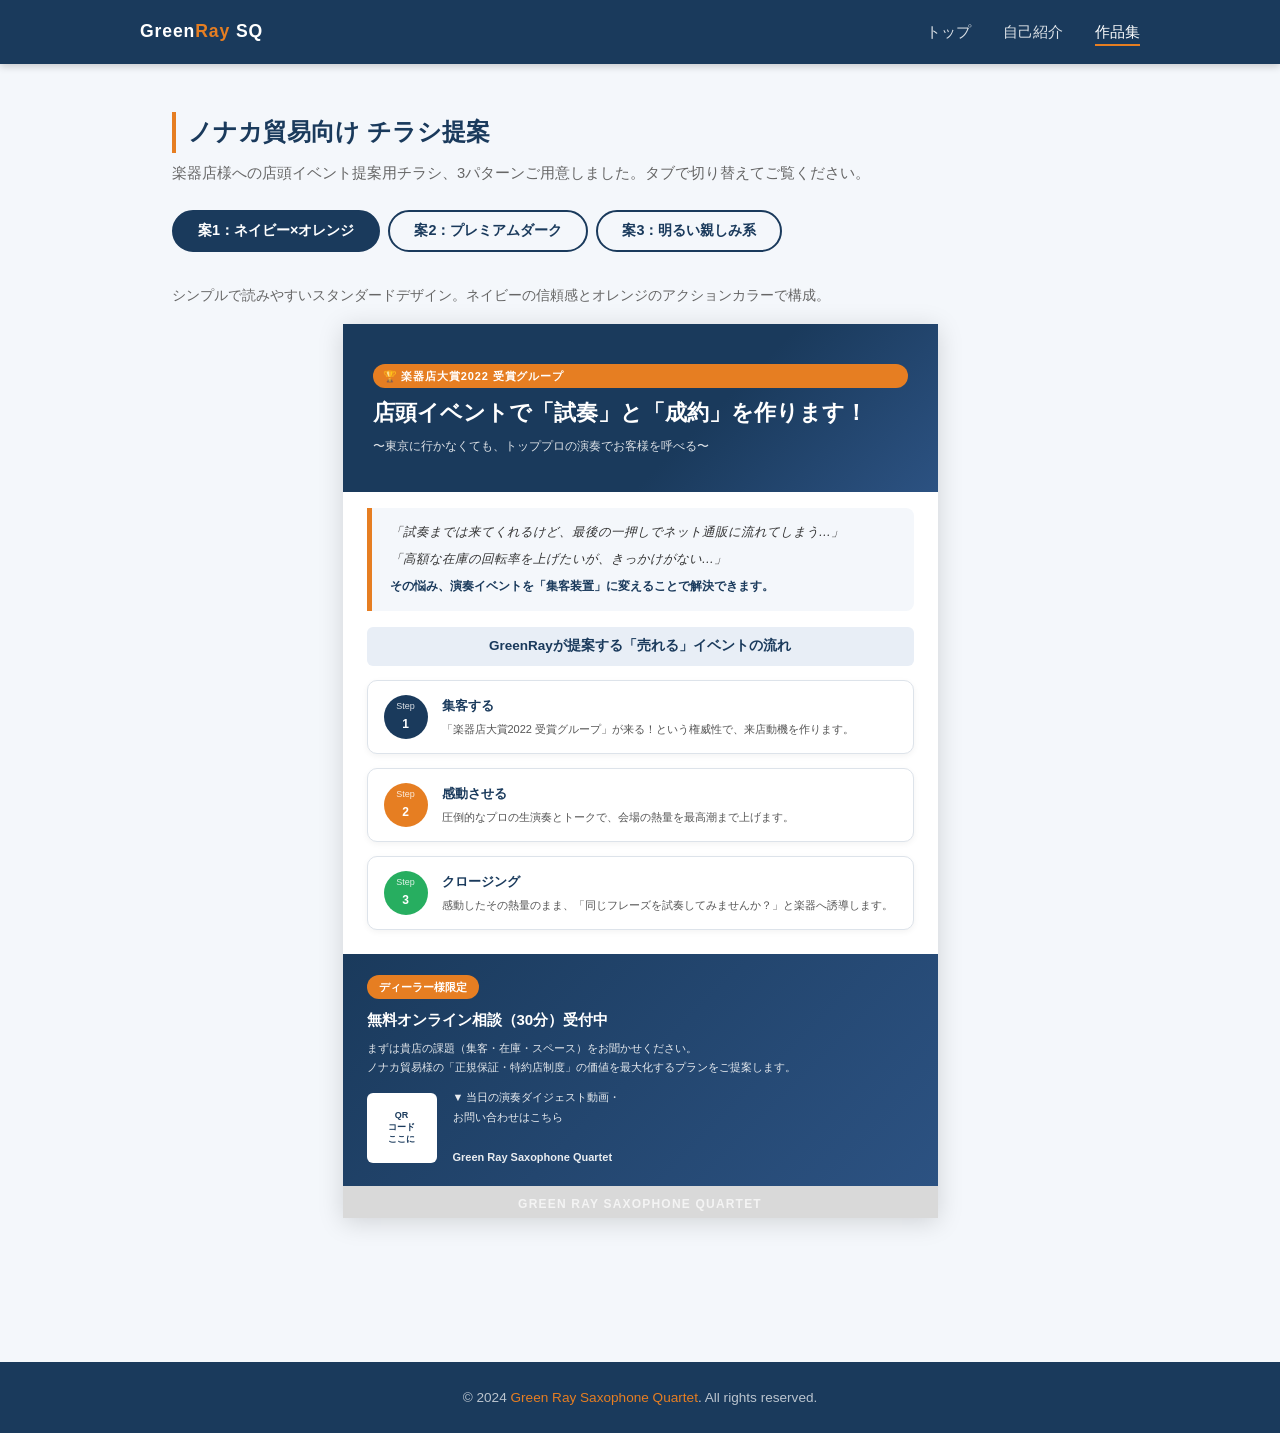
==== nonaka/works.html @ b2dd17cf "Add nonaka folder with 3-page portfolio site and 3 flyer designs - index.html: Top page with hero se" ====
<!DOCTYPE html>
<html lang="ja">
<head>
  <meta charset="UTF-8">
  <meta name="viewport" content="width=device-width, initial-scale=1.0">
  <title>作品集（チラシ案） | Green Ray Saxophone Quartet</title>
  <link rel="stylesheet" href="style.css">
  <style>
    /* ===== チラシ共通 ===== */
    .flyer-a4 {
      width: 595px;
      min-height: 842px;
      position: relative;
      overflow: hidden;
    }

    /* ========================================
       チラシ案1：ネイビー×オレンジ ベーシック
    ======================================== */
    .f1 {
      background: #fff;
      display: flex;
      flex-direction: column;
    }

    /* タイトルブロック 20% */
    .f1-head {
      background: linear-gradient(135deg, #1a3a5c 60%, #2c5282 100%);
      color: #fff;
      padding: 22px 30px 18px;
      min-height: 168px;
      display: flex;
      flex-direction: column;
      justify-content: center;
    }
    .f1-head .award {
      display: inline-block;
      background: #e67e22;
      color: #fff;
      font-size: 11px;
      font-weight: 700;
      padding: 3px 10px;
      border-radius: 20px;
      margin-bottom: 10px;
      letter-spacing: 0.08em;
    }
    .f1-head h1 {
      font-size: 22px;
      font-weight: 900;
      line-height: 1.4;
      margin-bottom: 8px;
    }
    .f1-head .sub {
      font-size: 12px;
      opacity: 0.85;
      line-height: 1.6;
    }

    /* 悩み共感ブロック 15% */
    .f1-pain {
      background: #f4f7fb;
      border-left: 5px solid #e67e22;
      margin: 16px 24px;
      padding: 14px 18px;
      border-radius: 0 8px 8px 0;
    }
    .f1-pain .quote {
      font-size: 12.5px;
      color: #333;
      font-style: italic;
      margin-bottom: 6px;
      line-height: 1.7;
    }
    .f1-pain .solve {
      font-size: 12px;
      color: #1a3a5c;
      font-weight: 700;
    }

    /* 3ステップブロック 40% */
    .f1-steps {
      flex: 1;
      padding: 0 24px 10px;
    }
    .f1-steps-title {
      text-align: center;
      font-size: 13.5px;
      font-weight: 700;
      color: #1a3a5c;
      background: #e8eef6;
      padding: 8px;
      border-radius: 6px;
      margin-bottom: 14px;
    }
    .f1-step {
      display: flex;
      gap: 14px;
      margin-bottom: 14px;
      background: #fff;
      border: 1.5px solid #dde3ea;
      border-radius: 10px;
      padding: 14px 16px;
      box-shadow: 0 2px 6px rgba(0,0,0,0.05);
      align-items: flex-start;
    }
    .f1-step-num {
      min-width: 44px;
      height: 44px;
      border-radius: 50%;
      display: flex;
      align-items: center;
      justify-content: center;
      font-weight: 900;
      font-size: 12px;
      color: #fff;
      flex-direction: column;
    }
    .f1-step-num.s1 { background: #1a3a5c; }
    .f1-step-num.s2 { background: #e67e22; }
    .f1-step-num.s3 { background: #27ae60; }
    .f1-step-num small {
      font-size: 9px;
      font-weight: 400;
      opacity: 0.85;
    }
    .f1-step-body h3 {
      font-size: 13px;
      font-weight: 700;
      color: #1a3a5c;
      margin-bottom: 4px;
    }
    .f1-step-body p {
      font-size: 11px;
      color: #555;
      line-height: 1.6;
    }

    /* オファーブロック 25% */
    .f1-offer {
      background: linear-gradient(135deg, #1a3a5c, #2c5282);
      color: #fff;
      padding: 18px 24px;
      margin: 0;
    }
    .f1-offer-badge {
      display: inline-block;
      background: #e67e22;
      color: #fff;
      font-size: 11px;
      font-weight: 700;
      padding: 3px 12px;
      border-radius: 20px;
      margin-bottom: 8px;
    }
    .f1-offer h2 {
      font-size: 15px;
      font-weight: 700;
      margin-bottom: 6px;
    }
    .f1-offer p {
      font-size: 11px;
      opacity: 0.88;
      line-height: 1.7;
      margin-bottom: 12px;
    }
    .f1-offer-row {
      display: flex;
      align-items: center;
      gap: 16px;
    }
    .f1-qr {
      width: 70px;
      height: 70px;
      background: #fff;
      border-radius: 6px;
      display: flex;
      align-items: center;
      justify-content: center;
      flex-shrink: 0;
      font-size: 9px;
      color: #1a3a5c;
      font-weight: 700;
      text-align: center;
      line-height: 1.3;
    }
    .f1-contact {
      font-size: 11px;
      line-height: 1.8;
      opacity: 0.9;
    }
    .f1-footer-name {
      text-align: center;
      font-size: 12px;
      font-weight: 700;
      color: rgba(255,255,255,0.7);
      padding: 8px 0 4px;
      background: rgba(0,0,0,0.15);
      letter-spacing: 0.1em;
    }

    /* ========================================
       チラシ案2：ダークテーマ（プレミアム感）
    ======================================== */
    .f2 {
      background: #0d1b2a;
      color: #fff;
      display: flex;
      flex-direction: column;
    }

    .f2-head {
      padding: 28px 32px 20px;
      border-bottom: 2px solid #e67e22;
      min-height: 168px;
      display: flex;
      flex-direction: column;
      justify-content: center;
    }
    .f2-head .tag {
      font-size: 10px;
      letter-spacing: 0.2em;
      color: #e67e22;
      font-weight: 700;
      text-transform: uppercase;
      margin-bottom: 12px;
    }
    .f2-head h1 {
      font-size: 21px;
      font-weight: 900;
      line-height: 1.45;
      margin-bottom: 10px;
      color: #fff;
    }
    .f2-head h1 em {
      color: #e67e22;
      font-style: normal;
    }
    .f2-head .sub {
      font-size: 11.5px;
      color: rgba(255,255,255,0.65);
      line-height: 1.6;
    }

    .f2-pain {
      margin: 18px 32px;
      padding: 14px 18px;
      border: 1px solid rgba(230,126,34,0.4);
      border-radius: 8px;
      background: rgba(230,126,34,0.07);
    }
    .f2-pain p {
      font-size: 11.5px;
      color: rgba(255,255,255,0.75);
      font-style: italic;
      line-height: 1.8;
      margin-bottom: 6px;
    }
    .f2-pain .solve {
      font-size: 12px;
      color: #e67e22;
      font-weight: 700;
      font-style: normal;
    }

    .f2-steps {
      flex: 1;
      padding: 0 32px 14px;
    }
    .f2-steps-title {
      font-size: 12px;
      font-weight: 700;
      letter-spacing: 0.15em;
      color: #e67e22;
      text-transform: uppercase;
      margin-bottom: 14px;
      padding-bottom: 6px;
      border-bottom: 1px solid rgba(255,255,255,0.1);
    }
    .f2-step {
      display: flex;
      gap: 14px;
      margin-bottom: 13px;
      align-items: flex-start;
    }
    .f2-step-num {
      min-width: 36px;
      height: 36px;
      border: 2px solid #e67e22;
      border-radius: 50%;
      display: flex;
      align-items: center;
      justify-content: center;
      font-size: 13px;
      font-weight: 900;
      color: #e67e22;
      flex-shrink: 0;
    }
    .f2-step-body h3 {
      font-size: 13px;
      font-weight: 700;
      color: #fff;
      margin-bottom: 3px;
    }
    .f2-step-body p {
      font-size: 11px;
      color: rgba(255,255,255,0.6);
      line-height: 1.6;
    }

    .f2-offer {
      background: rgba(230,126,34,0.12);
      border-top: 2px solid #e67e22;
      padding: 18px 32px;
    }
    .f2-offer-badge {
      font-size: 10px;
      color: #e67e22;
      font-weight: 700;
      letter-spacing: 0.15em;
      text-transform: uppercase;
      margin-bottom: 6px;
    }
    .f2-offer h2 {
      font-size: 14px;
      font-weight: 700;
      color: #fff;
      margin-bottom: 6px;
    }
    .f2-offer p {
      font-size: 11px;
      color: rgba(255,255,255,0.7);
      line-height: 1.7;
      margin-bottom: 12px;
    }
    .f2-offer-row {
      display: flex;
      align-items: center;
      gap: 16px;
    }
    .f2-qr {
      width: 70px;
      height: 70px;
      background: #fff;
      border-radius: 6px;
      display: flex;
      align-items: center;
      justify-content: center;
      font-size: 9px;
      color: #1a3a5c;
      font-weight: 700;
      text-align: center;
      line-height: 1.3;
      flex-shrink: 0;
    }
    .f2-contact {
      font-size: 11px;
      line-height: 1.8;
      color: rgba(255,255,255,0.75);
    }
    .f2-footer-name {
      text-align: center;
      font-size: 11px;
      font-weight: 700;
      color: rgba(255,255,255,0.4);
      padding: 8px;
      letter-spacing: 0.15em;
      border-top: 1px solid rgba(255,255,255,0.1);
    }

    /* ========================================
       チラシ案3：明るい白ベース（親しみやすい）
    ======================================== */
    .f3 {
      background: #fff;
      display: flex;
      flex-direction: column;
    }

    .f3-head {
      background: #fff7f0;
      border-bottom: 4px solid #e67e22;
      padding: 24px 28px 20px;
      min-height: 168px;
      display: flex;
      flex-direction: column;
      justify-content: center;
      position: relative;
    }
    .f3-head::before {
      content: '🎷';
      position: absolute;
      right: 20px;
      top: 50%;
      transform: translateY(-50%);
      font-size: 64px;
      opacity: 0.15;
    }
    .f3-award {
      display: inline-flex;
      align-items: center;
      gap: 6px;
      background: #1a3a5c;
      color: #fff;
      font-size: 11px;
      font-weight: 700;
      padding: 4px 12px;
      border-radius: 4px;
      margin-bottom: 12px;
      width: fit-content;
    }
    .f3-head h1 {
      font-size: 20px;
      font-weight: 900;
      color: #1a3a5c;
      line-height: 1.4;
      margin-bottom: 8px;
    }
    .f3-head h1 span {
      color: #e67e22;
    }
    .f3-head .sub {
      font-size: 11.5px;
      color: #555;
      line-height: 1.6;
    }

    .f3-pain {
      background: #fef9f5;
      border: 2px dashed #e67e22;
      margin: 16px 24px;
      padding: 14px 18px;
      border-radius: 8px;
    }
    .f3-pain p {
      font-size: 12px;
      color: #444;
      font-style: italic;
      line-height: 1.7;
      margin-bottom: 6px;
    }
    .f3-pain .solve {
      font-size: 12.5px;
      color: #1a3a5c;
      font-weight: 700;
      font-style: normal;
    }

    .f3-steps {
      flex: 1;
      padding: 0 24px 10px;
    }
    .f3-steps-title {
      background: #1a3a5c;
      color: #fff;
      text-align: center;
      font-size: 12.5px;
      font-weight: 700;
      padding: 8px 12px;
      border-radius: 6px;
      margin-bottom: 14px;
    }
    .f3-steps-flow {
      display: flex;
      gap: 0;
      align-items: stretch;
    }
    .f3-step {
      flex: 1;
      border: 2px solid #dde3ea;
      border-radius: 8px;
      padding: 14px 12px;
      position: relative;
      background: #fff;
    }
    .f3-step:not(:last-child)::after {
      content: '▶';
      position: absolute;
      right: -16px;
      top: 50%;
      transform: translateY(-50%);
      color: #e67e22;
      font-size: 16px;
      z-index: 1;
    }
    .f3-steps-flow .f3-step:not(:last-child) {
      margin-right: 20px;
    }
    .f3-step-label {
      font-size: 9.5px;
      font-weight: 700;
      color: #fff;
      padding: 2px 8px;
      border-radius: 12px;
      display: inline-block;
      margin-bottom: 6px;
    }
    .lbl-1 { background: #1a3a5c; }
    .lbl-2 { background: #e67e22; }
    .lbl-3 { background: #27ae60; }
    .f3-step h3 {
      font-size: 12.5px;
      font-weight: 700;
      color: #1a3a5c;
      margin-bottom: 5px;
    }
    .f3-step p {
      font-size: 10px;
      color: #666;
      line-height: 1.6;
    }

    .f3-offer {
      background: linear-gradient(135deg, #e67e22 0%, #cf6d17 100%);
      color: #fff;
      padding: 18px 24px;
    }
    .f3-offer-inner {
      display: flex;
      gap: 16px;
      align-items: flex-start;
    }
    .f3-offer-text { flex: 1; }
    .f3-offer-badge {
      display: inline-block;
      background: rgba(255,255,255,0.25);
      font-size: 10px;
      font-weight: 700;
      padding: 3px 10px;
      border-radius: 20px;
      margin-bottom: 6px;
    }
    .f3-offer h2 {
      font-size: 14px;
      font-weight: 700;
      margin-bottom: 6px;
    }
    .f3-offer p {
      font-size: 10.5px;
      opacity: 0.9;
      line-height: 1.7;
      margin-bottom: 8px;
    }
    .f3-offer small {
      font-size: 10px;
      opacity: 0.8;
    }
    .f3-qr {
      width: 80px;
      height: 80px;
      background: #fff;
      border-radius: 8px;
      display: flex;
      align-items: center;
      justify-content: center;
      font-size: 9px;
      color: #1a3a5c;
      font-weight: 700;
      text-align: center;
      line-height: 1.4;
      flex-shrink: 0;
      margin-top: 4px;
    }
    .f3-footer-name {
      background: #1a3a5c;
      text-align: center;
      font-size: 11px;
      font-weight: 700;
      color: rgba(255,255,255,0.8);
      padding: 7px;
      letter-spacing: 0.12em;
    }

    /* ===== レスポンシブ ===== */
    @media (max-width: 660px) {
      .flyer-a4 { width: 100%; min-height: auto; }
      .flyer-wrapper { padding: 0; }
      .f3-steps-flow {
        flex-direction: column;
        gap: 12px;
      }
      .f3-step:not(:last-child)::after { display: none; }
      .f3-steps-flow .f3-step:not(:last-child) { margin-right: 0; }
    }
  </style>
</head>
<body>

<header>
  <div class="header-inner">
    <a class="site-logo" href="index.html">Green<span>Ray</span> SQ</a>
    <nav>
      <ul>
        <li><a href="index.html">トップ</a></li>
        <li><a href="about.html">自己紹介</a></li>
        <li><a href="works.html" class="active">作品集</a></li>
      </ul>
    </nav>
  </div>
</header>

<main>

  <h2 class="section-title" style="margin-bottom:0.5rem;">ノナカ貿易向け チラシ提案</h2>
  <p style="color:var(--gray); margin-bottom:1.5rem; font-size:0.92rem;">
    楽器店様への店頭イベント提案用チラシ、3パターンご用意しました。タブで切り替えてご覧ください。
  </p>

  <!-- タブ切り替え -->
  <div class="flyer-tabs">
    <button class="tab-btn active" onclick="showTab('plan1', this)">案1：ネイビー×オレンジ</button>
    <button class="tab-btn" onclick="showTab('plan2', this)">案2：プレミアムダーク</button>
    <button class="tab-btn" onclick="showTab('plan3', this)">案3：明るい親しみ系</button>
  </div>

  <!-- ===== チラシ案1 ===== -->
  <div id="plan1" class="flyer-panel active">
    <p style="color:var(--gray); font-size:0.88rem; margin-bottom:1rem;">
      シンプルで読みやすいスタンダードデザイン。ネイビーの信頼感とオレンジのアクションカラーで構成。
    </p>
    <div class="flyer-wrapper">
      <div class="flyer-a4 f1">

        <!-- ①タイトル 20% -->
        <div class="f1-head">
          <span class="award">🏆 楽器店大賞2022 受賞グループ</span>
          <h1>店頭イベントで「試奏」と「成約」を作ります！</h1>
          <p class="sub">〜東京に行かなくても、トッププロの演奏でお客様を呼べる〜</p>
        </div>

        <!-- ②悩み共感 15% -->
        <div class="f1-pain">
          <p class="quote">「試奏までは来てくれるけど、最後の一押しでネット通販に流れてしまう…」</p>
          <p class="quote">「高額な在庫の回転率を上げたいが、きっかけがない…」</p>
          <p class="solve">その悩み、演奏イベントを「集客装置」に変えることで解決できます。</p>
        </div>

        <!-- ③3ステップ 40% -->
        <div class="f1-steps">
          <div class="f1-steps-title">GreenRayが提案する「売れる」イベントの流れ</div>

          <div class="f1-step">
            <div class="f1-step-num s1">
              <small>Step</small>1
            </div>
            <div class="f1-step-body">
              <h3>集客する</h3>
              <p>「楽器店大賞2022 受賞グループ」が来る！という権威性で、来店動機を作ります。</p>
            </div>
          </div>

          <div class="f1-step">
            <div class="f1-step-num s2">
              <small>Step</small>2
            </div>
            <div class="f1-step-body">
              <h3>感動させる</h3>
              <p>圧倒的なプロの生演奏とトークで、会場の熱量を最高潮まで上げます。</p>
            </div>
          </div>

          <div class="f1-step">
            <div class="f1-step-num s3">
              <small>Step</small>3
            </div>
            <div class="f1-step-body">
              <h3>クロージング</h3>
              <p>感動したその熱量のまま、「同じフレーズを試奏してみませんか？」と楽器へ誘導します。</p>
            </div>
          </div>
        </div>

        <!-- ④オファー 25% -->
        <div class="f1-offer">
          <span class="f1-offer-badge">ディーラー様限定</span>
          <h2>無料オンライン相談（30分）受付中</h2>
          <p>
            まずは貴店の課題（集客・在庫・スペース）をお聞かせください。<br>
            ノナカ貿易様の「正規保証・特約店制度」の価値を最大化するプランをご提案します。
          </p>
          <div class="f1-offer-row">
            <div class="f1-qr">QR<br>コード<br>ここに</div>
            <div class="f1-contact">
              ▼ 当日の演奏ダイジェスト動画・<br>
              お問い合わせはこちら<br>
              <br>
              <strong>Green Ray Saxophone Quartet</strong>
            </div>
          </div>
        </div>
        <div class="f1-footer-name">GREEN RAY SAXOPHONE QUARTET</div>

      </div><!-- /.flyer-a4 -->
    </div><!-- /.flyer-wrapper -->
  </div><!-- /#plan1 -->


  <!-- ===== チラシ案2 ===== -->
  <div id="plan2" class="flyer-panel">
    <p style="color:var(--gray); font-size:0.88rem; margin-bottom:1rem;">
      高級感・プレミアム感を演出するダークテーマ。上質な楽器を扱う店舗に響くデザイン。
    </p>
    <div class="flyer-wrapper">
      <div class="flyer-a4 f2">

        <!-- ①タイトル -->
        <div class="f2-head">
          <div class="tag">🏆 楽器店大賞2022受賞グループ ／ Green Ray Saxophone Quartet</div>
          <h1>店頭イベントで<br>「<em>試奏</em>」と「<em>成約</em>」を<br>作ります。</h1>
          <p class="sub">〜東京に行かなくても、トッププロの演奏でお客様を呼べる〜</p>
        </div>

        <!-- ②悩み -->
        <div class="f2-pain">
          <p>「試奏までは来てくれるけど、最後の一押しでネット通販に流れてしまう…」</p>
          <p>「高額な在庫の回転率を上げたいが、きっかけがない…」</p>
          <p class="solve">その悩み、演奏イベントを「集客装置」に変えることで解決できます。</p>
        </div>

        <!-- ③3ステップ -->
        <div class="f2-steps">
          <div class="f2-steps-title">GreenRayが提案する「売れる」イベントの流れ</div>

          <div class="f2-step">
            <div class="f2-step-num">1</div>
            <div class="f2-step-body">
              <h3>集客する</h3>
              <p>「楽器店大賞2022 受賞グループ」が来る！という権威性で、来店動機を作ります。</p>
            </div>
          </div>

          <div class="f2-step">
            <div class="f2-step-num">2</div>
            <div class="f2-step-body">
              <h3>感動させる</h3>
              <p>圧倒的なプロの生演奏とトークで、会場の熱量を最高潮まで上げます。</p>
            </div>
          </div>

          <div class="f2-step">
            <div class="f2-step-num">3</div>
            <div class="f2-step-body">
              <h3>クロージング</h3>
              <p>感動したその熱量のまま、「同じフレーズを試奏してみませんか？」と楽器へ誘導します。</p>
            </div>
          </div>
        </div>

        <!-- ④オファー -->
        <div class="f2-offer">
          <div class="f2-offer-badge">ディーラー様限定</div>
          <h2>無料オンライン相談（30分）受付中</h2>
          <p>
            まずは貴店の課題（集客・在庫・スペース）をお聞かせください。<br>
            ノナカ貿易様の「正規保証・特約店制度」の価値を最大化するプランをご提案します。
          </p>
          <div class="f2-offer-row">
            <div class="f2-qr">QR<br>コード<br>ここに</div>
            <div class="f2-contact">
              ▼ 当日の演奏ダイジェスト動画・<br>
              お問い合わせはこちら<br>
              <br>
              <strong style="color:#fff;">Green Ray Saxophone Quartet</strong>
            </div>
          </div>
        </div>
        <div class="f2-footer-name">GREEN RAY SAXOPHONE QUARTET</div>

      </div><!-- /.flyer-a4 -->
    </div><!-- /.flyer-wrapper -->
  </div><!-- /#plan2 -->


  <!-- ===== チラシ案3 ===== -->
  <div id="plan3" class="flyer-panel">
    <p style="color:var(--gray); font-size:0.88rem; margin-bottom:1rem;">
      白ベースで親しみやすく読みやすいデザイン。3ステップを横並びフローで視覚的に整理。
    </p>
    <div class="flyer-wrapper">
      <div class="flyer-a4 f3">

        <!-- ①タイトル -->
        <div class="f3-head">
          <div class="f3-award">🏆 楽器店大賞2022 受賞グループ</div>
          <h1>店頭イベントで<br>「試奏」と「<span>成約</span>」を作ります！</h1>
          <p class="sub">〜東京に行かなくても、トッププロの演奏でお客様を呼べる〜</p>
        </div>

        <!-- ②悩み -->
        <div class="f3-pain">
          <p>「試奏までは来てくれるけど、最後の一押しでネット通販に流れてしまう…」</p>
          <p>「高額な在庫の回転率を上げたいが、きっかけがない…」</p>
          <p class="solve">その悩み、演奏イベントを「集客装置」に変えることで解決できます。</p>
        </div>

        <!-- ③3ステップ -->
        <div class="f3-steps">
          <div class="f3-steps-title">GreenRayが提案する「売れる」イベントの流れ</div>
          <div class="f3-steps-flow">
            <div class="f3-step">
              <span class="f3-step-label lbl-1">Step 1</span>
              <h3>集客する</h3>
              <p>「楽器店大賞2022受賞グループ」が来る！という権威性で、来店動機を作ります。</p>
            </div>
            <div class="f3-step">
              <span class="f3-step-label lbl-2">Step 2</span>
              <h3>感動させる</h3>
              <p>圧倒的なプロの生演奏とトークで、会場の熱量を最高潮まで上げます。</p>
            </div>
            <div class="f3-step">
              <span class="f3-step-label lbl-3">Step 3</span>
              <h3>クロージング</h3>
              <p>感動の熱量のまま「同じフレーズを試奏してみませんか？」と楽器へ誘導します。</p>
            </div>
          </div>
        </div>

        <!-- ④オファー -->
        <div class="f3-offer">
          <div class="f3-offer-inner">
            <div class="f3-offer-text">
              <span class="f3-offer-badge">ディーラー様限定</span>
              <h2>無料オンライン相談（30分）受付中</h2>
              <p>
                まずは貴店の課題（集客・在庫・スペース）をお聞かせください。<br>
                ノナカ貿易様の「正規保証・特約店制度」の価値を最大化するプランをご提案します。
              </p>
              <small>▼ 当日の演奏ダイジェスト動画・お問い合わせはこちら</small>
            </div>
            <div class="f3-qr">QR<br>コード<br>ここに</div>
          </div>
        </div>
        <div class="f3-footer-name">Green Ray Saxophone Quartet</div>

      </div><!-- /.flyer-a4 -->
    </div><!-- /.flyer-wrapper -->
  </div><!-- /#plan3 -->

</main>

<footer>
  <p>&copy; 2024 <a href="index.html">Green Ray Saxophone Quartet</a>. All rights reserved.</p>
</footer>

<script>
  function showTab(panelId, btn) {
    // 全パネル非表示
    document.querySelectorAll('.flyer-panel').forEach(p => p.classList.remove('active'));
    document.querySelectorAll('.tab-btn').forEach(b => b.classList.remove('active'));
    // 選択したものを表示
    document.getElementById(panelId).classList.add('active');
    btn.classList.add('active');
  }
</script>

</body>
</html>
---- nonaka/style.css ----
/* ===== 共通スタイル ===== */
*, *::before, *::after {
  box-sizing: border-box;
  margin: 0;
  padding: 0;
}

:root {
  --navy: #1a3a5c;
  --orange: #e67e22;
  --light-bg: #f4f7fb;
  --text: #222;
  --gray: #666;
  --border: #dde3ea;
  --white: #fff;
}

body {
  font-family: 'Noto Sans JP', 'Hiragino Kaku Gothic ProN', 'Meiryo', sans-serif;
  color: var(--text);
  background: var(--light-bg);
  line-height: 1.7;
}

/* ===== ナビゲーション ===== */
header {
  background: var(--navy);
  color: var(--white);
  padding: 0 2rem;
  position: sticky;
  top: 0;
  z-index: 100;
  box-shadow: 0 2px 8px rgba(0,0,0,0.2);
}

.header-inner {
  max-width: 1000px;
  margin: 0 auto;
  display: flex;
  align-items: center;
  justify-content: space-between;
  height: 64px;
}

.site-logo {
  font-size: 1.1rem;
  font-weight: 700;
  letter-spacing: 0.05em;
  color: var(--white);
  text-decoration: none;
}

.site-logo span {
  color: var(--orange);
}

nav ul {
  list-style: none;
  display: flex;
  gap: 2rem;
}

nav a {
  color: rgba(255,255,255,0.85);
  text-decoration: none;
  font-size: 0.95rem;
  font-weight: 500;
  padding: 4px 0;
  border-bottom: 2px solid transparent;
  transition: color 0.2s, border-color 0.2s;
}

nav a:hover,
nav a.active {
  color: var(--white);
  border-bottom-color: var(--orange);
}

/* ===== メインコンテンツ ===== */
main {
  max-width: 1000px;
  margin: 0 auto;
  padding: 3rem 2rem;
}

/* ===== ヒーローセクション ===== */
.hero {
  background: linear-gradient(135deg, var(--navy) 0%, #2c5282 100%);
  color: var(--white);
  text-align: center;
  padding: 5rem 2rem;
  border-radius: 12px;
  margin-bottom: 3rem;
}

.hero h1 {
  font-size: 2.2rem;
  font-weight: 700;
  line-height: 1.4;
  margin-bottom: 1rem;
}

.hero h1 span {
  color: var(--orange);
}

.hero p {
  font-size: 1.05rem;
  opacity: 0.9;
  max-width: 600px;
  margin: 0 auto 2rem;
}

.btn {
  display: inline-block;
  background: var(--orange);
  color: var(--white);
  padding: 0.75rem 2rem;
  border-radius: 40px;
  text-decoration: none;
  font-weight: 700;
  font-size: 1rem;
  transition: background 0.2s, transform 0.1s;
}

.btn:hover {
  background: #cf6d17;
  transform: translateY(-1px);
}

/* ===== セクションカード ===== */
.section-title {
  font-size: 1.5rem;
  font-weight: 700;
  color: var(--navy);
  border-left: 4px solid var(--orange);
  padding-left: 0.75rem;
  margin-bottom: 1.5rem;
}

.card-grid {
  display: grid;
  grid-template-columns: repeat(auto-fit, minmax(280px, 1fr));
  gap: 1.5rem;
  margin-bottom: 3rem;
}

.card {
  background: var(--white);
  border-radius: 10px;
  padding: 1.8rem;
  box-shadow: 0 2px 10px rgba(0,0,0,0.06);
  border: 1px solid var(--border);
}

.card-icon {
  font-size: 2.5rem;
  margin-bottom: 0.8rem;
}

.card h3 {
  font-size: 1.05rem;
  font-weight: 700;
  color: var(--navy);
  margin-bottom: 0.5rem;
}

.card p {
  font-size: 0.9rem;
  color: var(--gray);
}

/* ===== アバウトページ ===== */
.profile-block {
  background: var(--white);
  border-radius: 12px;
  padding: 2.5rem;
  box-shadow: 0 2px 10px rgba(0,0,0,0.06);
  margin-bottom: 2rem;
  border: 1px solid var(--border);
}

.profile-avatar {
  width: 120px;
  height: 120px;
  background: linear-gradient(135deg, var(--navy), #2c5282);
  border-radius: 50%;
  display: flex;
  align-items: center;
  justify-content: center;
  font-size: 3rem;
  margin: 0 auto 1.5rem;
}

.profile-block h2 {
  font-size: 1.5rem;
  color: var(--navy);
  text-align: center;
  margin-bottom: 0.3rem;
}

.profile-subtitle {
  text-align: center;
  color: var(--orange);
  font-weight: 600;
  margin-bottom: 1.5rem;
}

.profile-bio {
  color: var(--gray);
  font-size: 0.95rem;
  line-height: 1.9;
}

.member-grid {
  display: grid;
  grid-template-columns: repeat(auto-fit, minmax(200px, 1fr));
  gap: 1.2rem;
  margin-bottom: 2rem;
}

.member-card {
  background: var(--white);
  border-radius: 10px;
  padding: 1.5rem;
  text-align: center;
  box-shadow: 0 2px 8px rgba(0,0,0,0.05);
  border: 1px solid var(--border);
}

.member-avatar {
  width: 70px;
  height: 70px;
  border-radius: 50%;
  background: linear-gradient(135deg, #2c5282, var(--orange));
  display: flex;
  align-items: center;
  justify-content: center;
  font-size: 2rem;
  margin: 0 auto 0.8rem;
}

.member-card h4 {
  font-size: 1rem;
  color: var(--navy);
  margin-bottom: 0.2rem;
}

.member-card p {
  font-size: 0.82rem;
  color: var(--gray);
}

/* ===== ワークスページ ===== */
.flyer-tabs {
  display: flex;
  gap: 0.5rem;
  margin-bottom: 2rem;
  flex-wrap: wrap;
}

.tab-btn {
  padding: 0.6rem 1.5rem;
  border: 2px solid var(--navy);
  border-radius: 40px;
  background: transparent;
  color: var(--navy);
  font-weight: 600;
  font-size: 0.9rem;
  cursor: pointer;
  transition: all 0.2s;
  font-family: inherit;
}

.tab-btn:hover,
.tab-btn.active {
  background: var(--navy);
  color: var(--white);
}

.flyer-panel {
  display: none;
}

.flyer-panel.active {
  display: block;
}

/* ===== A4チラシ本体 ===== */
.flyer-wrapper {
  display: flex;
  justify-content: center;
  margin-bottom: 2rem;
}

.flyer-a4 {
  width: 595px;
  min-height: 842px;
  background: var(--white);
  box-shadow: 0 4px 24px rgba(0,0,0,0.15);
  position: relative;
  overflow: hidden;
  font-family: 'Noto Sans JP', 'Hiragino Kaku Gothic ProN', 'Meiryo', sans-serif;
}

/* ===== フッター ===== */
footer {
  background: var(--navy);
  color: rgba(255,255,255,0.7);
  text-align: center;
  padding: 1.5rem;
  font-size: 0.85rem;
  margin-top: 4rem;
}

footer a {
  color: var(--orange);
  text-decoration: none;
}

@media (max-width: 640px) {
  .header-inner {
    flex-direction: column;
    height: auto;
    padding: 1rem 0;
    gap: 0.5rem;
  }
  nav ul { gap: 1rem; }
  .hero h1 { font-size: 1.5rem; }
  .flyer-a4 {
    width: 100%;
    min-height: auto;
  }
}
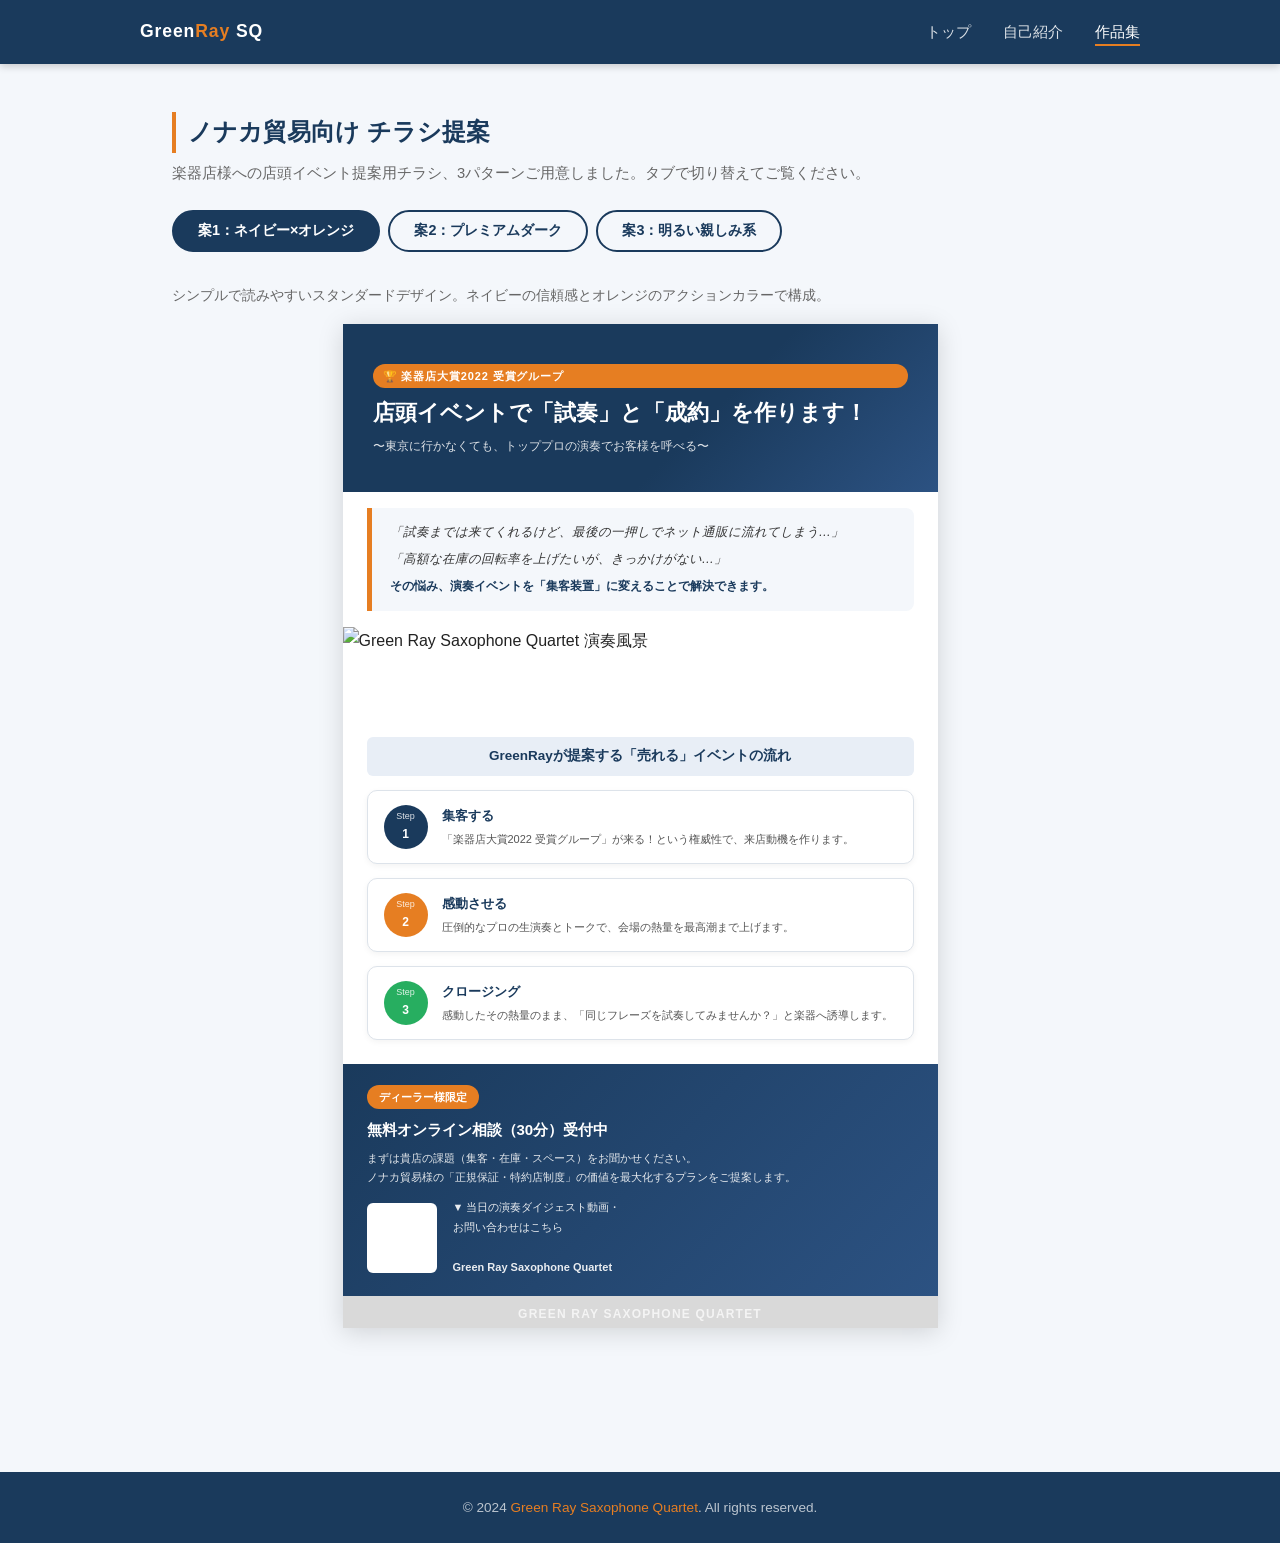
==== commit e761669f: "Update flyers: add QR code (mailto) and photo from repository - Generate real QR codes via qrcodejs " ====
--- a/nonaka/works.html
+++ b/nonaka/works.html
@@ -5,6 +5,7 @@
   <meta name="viewport" content="width=device-width, initial-scale=1.0">
   <title>作品集（チラシ案） | Green Ray Saxophone Quartet</title>
   <link rel="stylesheet" href="style.css">
+  <script src="https://cdn.jsdelivr.net/npm/qrcodejs@1.0.0/qrcode.min.js"></script>
   <style>
     /* ===== チラシ共通 ===== */
     .flyer-a4 {
@@ -173,15 +174,8 @@
       height: 70px;
       background: #fff;
       border-radius: 6px;
-      display: flex;
-      align-items: center;
-      justify-content: center;
       flex-shrink: 0;
-      font-size: 9px;
-      color: #1a3a5c;
-      font-weight: 700;
-      text-align: center;
-      line-height: 1.3;
+      overflow: hidden;
     }
     .f1-contact {
       font-size: 11px;
@@ -342,15 +336,8 @@
       height: 70px;
       background: #fff;
       border-radius: 6px;
-      display: flex;
-      align-items: center;
-      justify-content: center;
-      font-size: 9px;
-      color: #1a3a5c;
-      font-weight: 700;
-      text-align: center;
-      line-height: 1.3;
       flex-shrink: 0;
+      overflow: hidden;
     }
     .f2-contact {
       font-size: 11px;
@@ -386,14 +373,17 @@
       justify-content: center;
       position: relative;
     }
-    .f3-head::before {
-      content: '🎷';
+    .f3-head-photo {
       position: absolute;
-      right: 20px;
-      top: 50%;
-      transform: translateY(-50%);
-      font-size: 64px;
-      opacity: 0.15;
+      right: 0;
+      top: 0;
+      height: 100%;
+      width: 170px;
+      object-fit: cover;
+      object-position: center top;
+      opacity: 0.22;
+      mask-image: linear-gradient(to left, rgba(0,0,0,0.8) 0%, transparent 100%);
+      -webkit-mask-image: linear-gradient(to left, rgba(0,0,0,0.8) 0%, transparent 100%);
     }
     .f3-award {
       display: inline-flex;
@@ -549,15 +539,8 @@
       height: 80px;
       background: #fff;
       border-radius: 8px;
-      display: flex;
-      align-items: center;
-      justify-content: center;
-      font-size: 9px;
-      color: #1a3a5c;
-      font-weight: 700;
-      text-align: center;
-      line-height: 1.4;
       flex-shrink: 0;
+      overflow: hidden;
       margin-top: 4px;
     }
     .f3-footer-name {
@@ -568,6 +551,24 @@
       color: rgba(255,255,255,0.8);
       padding: 7px;
       letter-spacing: 0.12em;
+    }
+
+    /* ===== 演奏写真 ===== */
+    .flyer-photo {
+      width: 100%;
+      height: 110px;
+      object-fit: cover;
+      object-position: center top;
+      display: block;
+    }
+    .f2-photo {
+      width: 100%;
+      height: 100px;
+      object-fit: cover;
+      object-position: center top;
+      display: block;
+      opacity: 0.75;
+      filter: grayscale(20%);
     }
 
     /* ===== レスポンシブ ===== */
@@ -634,6 +635,9 @@
           <p class="solve">その悩み、演奏イベントを「集客装置」に変えることで解決できます。</p>
         </div>
 
+        <!-- 演奏写真 -->
+        <img class="flyer-photo" src="../_DSC0895-18.png" alt="Green Ray Saxophone Quartet 演奏風景">
+
         <!-- ③3ステップ 40% -->
         <div class="f1-steps">
           <div class="f1-steps-title">GreenRayが提案する「売れる」イベントの流れ</div>
@@ -678,7 +682,7 @@
             ノナカ貿易様の「正規保証・特約店制度」の価値を最大化するプランをご提案します。
           </p>
           <div class="f1-offer-row">
-            <div class="f1-qr">QR<br>コード<br>ここに</div>
+            <div class="f1-qr" id="qr1"></div>
             <div class="f1-contact">
               ▼ 当日の演奏ダイジェスト動画・<br>
               お問い合わせはこちら<br>
@@ -708,6 +712,9 @@
           <h1>店頭イベントで<br>「<em>試奏</em>」と「<em>成約</em>」を<br>作ります。</h1>
           <p class="sub">〜東京に行かなくても、トッププロの演奏でお客様を呼べる〜</p>
         </div>
+
+        <!-- 演奏写真 -->
+        <img class="f2-photo" src="../_DSC0895-18.png" alt="Green Ray Saxophone Quartet 演奏風景">
 
         <!-- ②悩み -->
         <div class="f2-pain">
@@ -754,7 +761,7 @@
             ノナカ貿易様の「正規保証・特約店制度」の価値を最大化するプランをご提案します。
           </p>
           <div class="f2-offer-row">
-            <div class="f2-qr">QR<br>コード<br>ここに</div>
+            <div class="f2-qr" id="qr2"></div>
             <div class="f2-contact">
               ▼ 当日の演奏ダイジェスト動画・<br>
               お問い合わせはこちら<br>
@@ -780,6 +787,7 @@
 
         <!-- ①タイトル -->
         <div class="f3-head">
+          <img class="f3-head-photo" src="../_DSC0895-18.png" alt="演奏風景">
           <div class="f3-award">🏆 楽器店大賞2022 受賞グループ</div>
           <h1>店頭イベントで<br>「試奏」と「<span>成約</span>」を作ります！</h1>
           <p class="sub">〜東京に行かなくても、トッププロの演奏でお客様を呼べる〜</p>
@@ -826,7 +834,7 @@
               </p>
               <small>▼ 当日の演奏ダイジェスト動画・お問い合わせはこちら</small>
             </div>
-            <div class="f3-qr">QR<br>コード<br>ここに</div>
+            <div class="f3-qr" id="qr3"></div>
           </div>
         </div>
         <div class="f3-footer-name">Green Ray Saxophone Quartet</div>
@@ -842,11 +850,41 @@
 </footer>
 
 <script>
+  const QR_TEXT = "mailto:green.ray.sax.iuki@gmail.com";
+
+  // QRコード生成（ネイビー）
+  new QRCode(document.getElementById("qr1"), {
+    text: QR_TEXT,
+    width: 70,
+    height: 70,
+    colorDark: "#1a3a5c",
+    colorLight: "#ffffff",
+    correctLevel: QRCode.CorrectLevel.M
+  });
+
+  // QRコード生成（ダーク：黒）
+  new QRCode(document.getElementById("qr2"), {
+    text: QR_TEXT,
+    width: 70,
+    height: 70,
+    colorDark: "#0d1b2a",
+    colorLight: "#ffffff",
+    correctLevel: QRCode.CorrectLevel.M
+  });
+
+  // QRコード生成（オレンジ）
+  new QRCode(document.getElementById("qr3"), {
+    text: QR_TEXT,
+    width: 80,
+    height: 80,
+    colorDark: "#1a3a5c",
+    colorLight: "#ffffff",
+    correctLevel: QRCode.CorrectLevel.M
+  });
+
   function showTab(panelId, btn) {
-    // 全パネル非表示
     document.querySelectorAll('.flyer-panel').forEach(p => p.classList.remove('active'));
     document.querySelectorAll('.tab-btn').forEach(b => b.classList.remove('active'));
-    // 選択したものを表示
     document.getElementById(panelId).classList.add('active');
     btn.classList.add('active');
   }
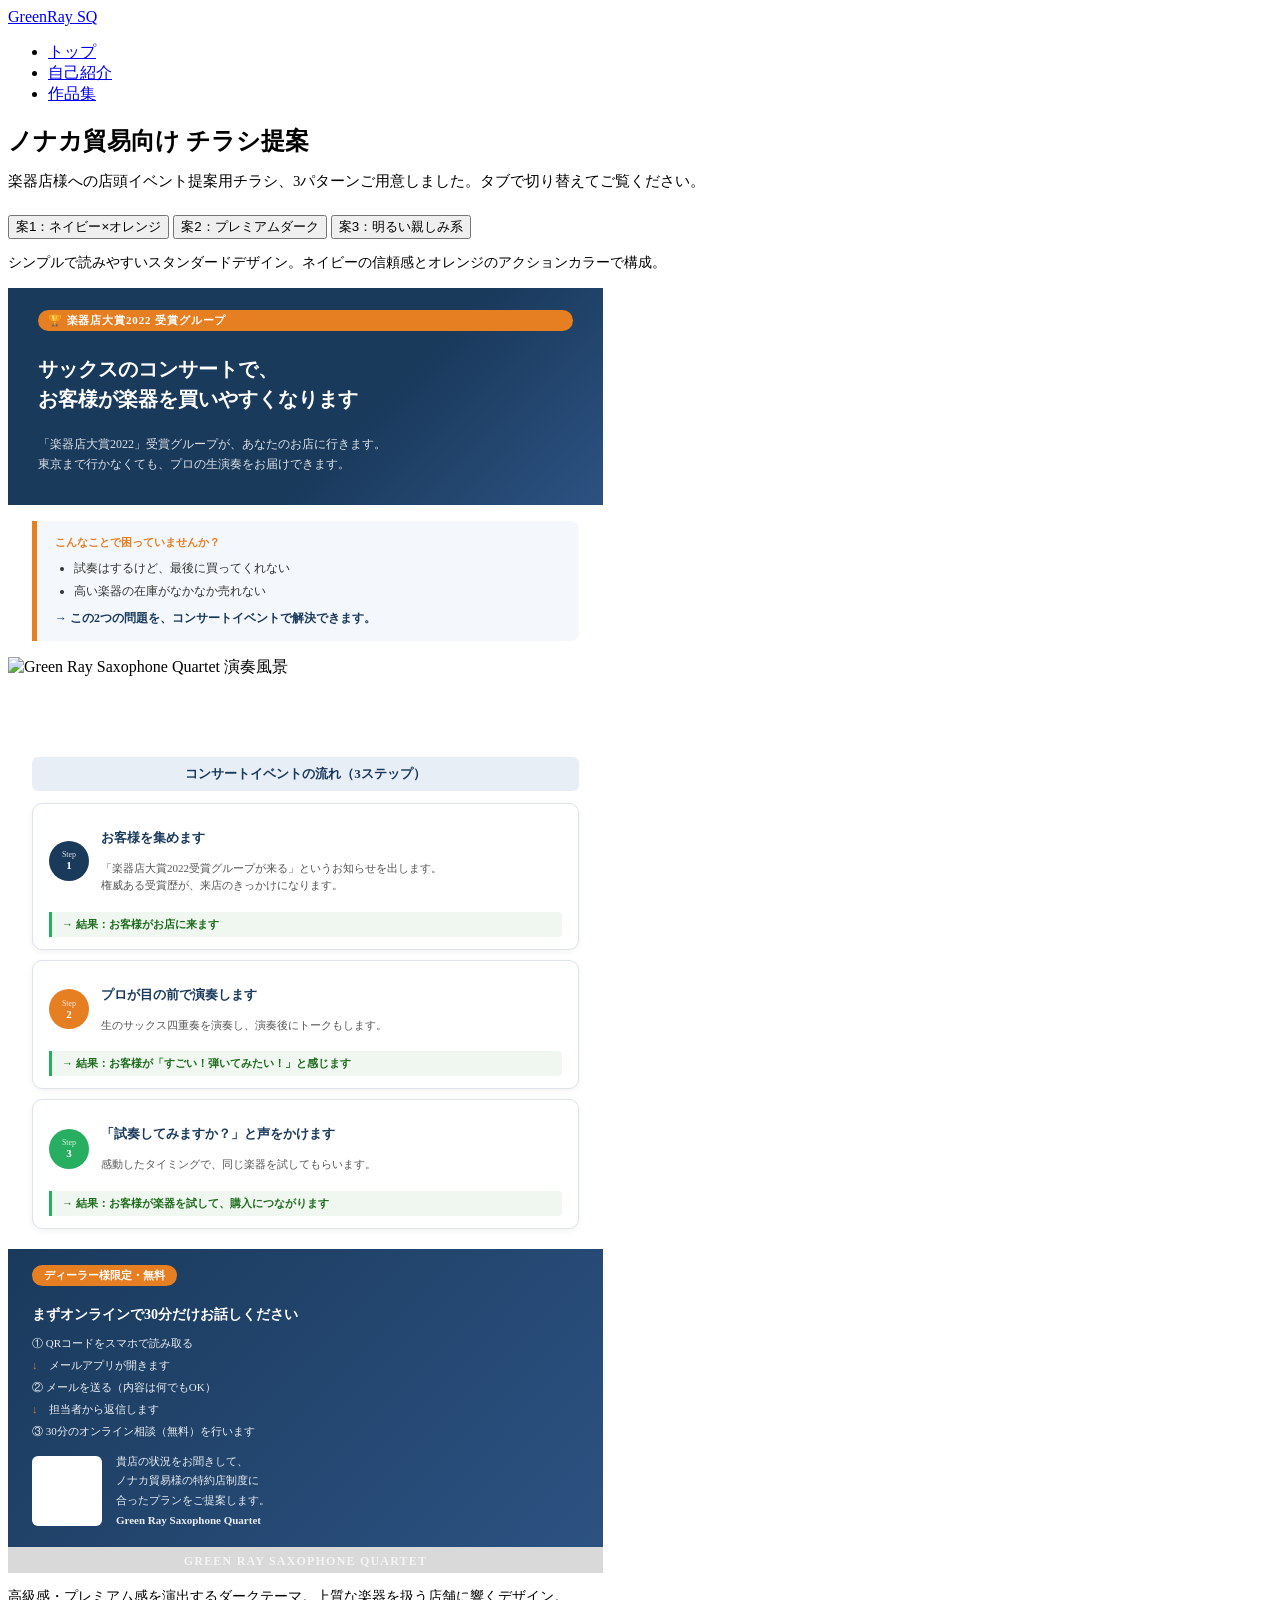
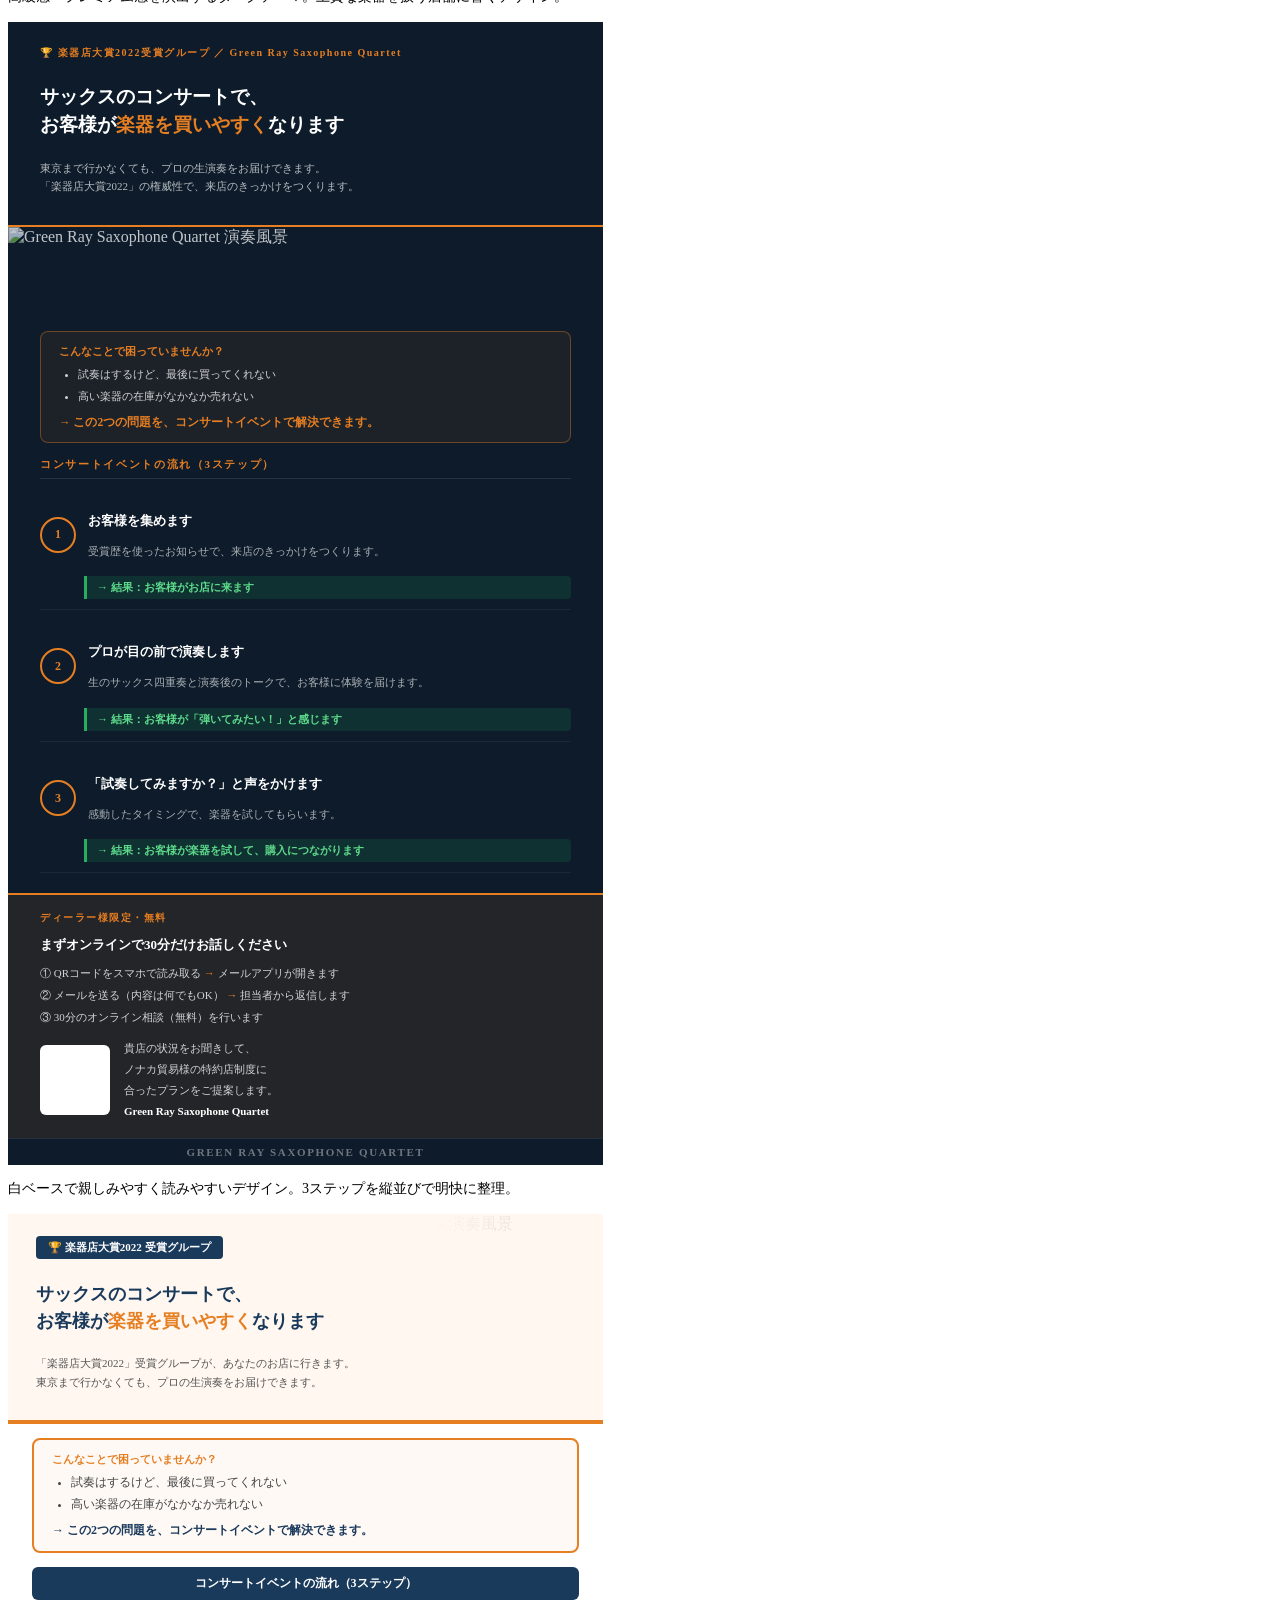
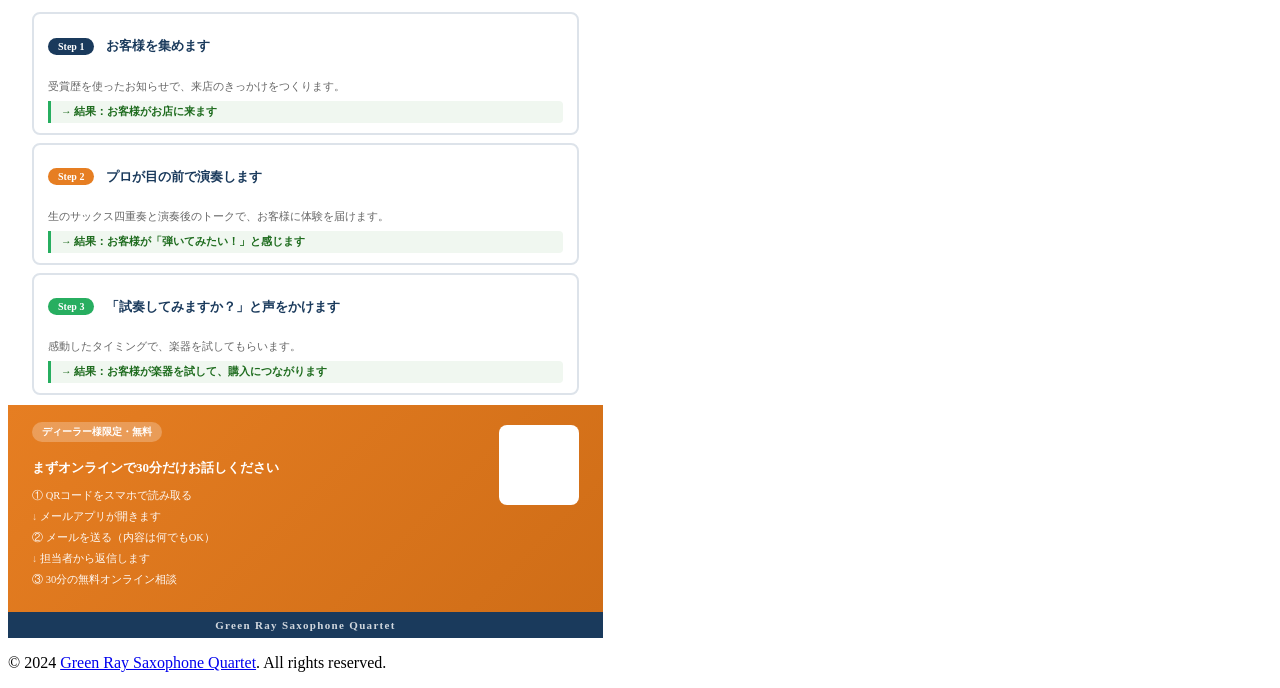
==== commit 9a9ba957: "Revise flyers for mild ASD / IQ90 accessibility Key changes across all 3 designs: - Titles: rewritte" ====
--- a/nonaka/works.html
+++ b/nonaka/works.html
@@ -46,15 +46,15 @@
       letter-spacing: 0.08em;
     }
     .f1-head h1 {
-      font-size: 22px;
+      font-size: 20px;
       font-weight: 900;
-      line-height: 1.4;
+      line-height: 1.5;
       margin-bottom: 8px;
     }
     .f1-head .sub {
       font-size: 12px;
       opacity: 0.85;
-      line-height: 1.6;
+      line-height: 1.7;
     }
 
     /* 悩み共感ブロック 15% */
@@ -65,17 +65,29 @@
       padding: 14px 18px;
       border-radius: 0 8px 8px 0;
     }
-    .f1-pain .quote {
-      font-size: 12.5px;
+    .f1-pain .pain-label {
+      font-size: 11px;
+      font-weight: 700;
+      color: #e67e22;
+      margin-bottom: 8px;
+      display: block;
+    }
+    .f1-pain ul {
+      margin: 0 0 8px 0;
+      padding-left: 1.2em;
+    }
+    .f1-pain ul li {
+      font-size: 12px;
       color: #333;
-      font-style: italic;
-      margin-bottom: 6px;
       line-height: 1.7;
+      margin-bottom: 3px;
     }
     .f1-pain .solve {
       font-size: 12px;
       color: #1a3a5c;
       font-weight: 700;
+      display: block;
+      margin-top: 6px;
     }
 
     /* 3ステップブロック 40% */
@@ -85,42 +97,46 @@
     }
     .f1-steps-title {
       text-align: center;
-      font-size: 13.5px;
+      font-size: 13px;
       font-weight: 700;
       color: #1a3a5c;
       background: #e8eef6;
       padding: 8px;
       border-radius: 6px;
-      margin-bottom: 14px;
+      margin-bottom: 12px;
     }
     .f1-step {
-      display: flex;
-      gap: 14px;
-      margin-bottom: 14px;
+      margin-bottom: 10px;
       background: #fff;
       border: 1.5px solid #dde3ea;
       border-radius: 10px;
-      padding: 14px 16px;
+      padding: 12px 16px;
       box-shadow: 0 2px 6px rgba(0,0,0,0.05);
-      align-items: flex-start;
+    }
+    .f1-step-top {
+      display: flex;
+      gap: 12px;
+      align-items: center;
+      margin-bottom: 6px;
     }
     .f1-step-num {
-      min-width: 44px;
-      height: 44px;
+      min-width: 40px;
+      height: 40px;
       border-radius: 50%;
       display: flex;
       align-items: center;
       justify-content: center;
       font-weight: 900;
-      font-size: 12px;
+      font-size: 11px;
       color: #fff;
       flex-direction: column;
+      flex-shrink: 0;
     }
     .f1-step-num.s1 { background: #1a3a5c; }
     .f1-step-num.s2 { background: #e67e22; }
     .f1-step-num.s3 { background: #27ae60; }
     .f1-step-num small {
-      font-size: 9px;
+      font-size: 8px;
       font-weight: 400;
       opacity: 0.85;
     }
@@ -128,19 +144,27 @@
       font-size: 13px;
       font-weight: 700;
       color: #1a3a5c;
-      margin-bottom: 4px;
-    }
-    .f1-step-body p {
+    }
+    .f1-step-body .step-what {
       font-size: 11px;
       color: #555;
       line-height: 1.6;
+    }
+    .f1-step-result {
+      background: #f0f7f0;
+      border-left: 3px solid #27ae60;
+      padding: 5px 10px;
+      font-size: 11px;
+      color: #1d6b1d;
+      font-weight: 600;
+      border-radius: 0 4px 4px 0;
     }
 
     /* オファーブロック 25% */
     .f1-offer {
       background: linear-gradient(135deg, #1a3a5c, #2c5282);
       color: #fff;
-      padding: 18px 24px;
+      padding: 16px 24px;
       margin: 0;
     }
     .f1-offer-badge {
@@ -154,20 +178,24 @@
       margin-bottom: 8px;
     }
     .f1-offer h2 {
-      font-size: 15px;
-      font-weight: 700;
-      margin-bottom: 6px;
-    }
-    .f1-offer p {
-      font-size: 11px;
-      opacity: 0.88;
-      line-height: 1.7;
-      margin-bottom: 12px;
+      font-size: 14px;
+      font-weight: 700;
+      margin-bottom: 8px;
+    }
+    .f1-offer-steps {
+      font-size: 11px;
+      line-height: 2;
+      opacity: 0.92;
+      margin-bottom: 10px;
+    }
+    .f1-offer-steps .arrow {
+      color: #e67e22;
+      font-weight: 700;
     }
     .f1-offer-row {
       display: flex;
       align-items: center;
-      gap: 16px;
+      gap: 14px;
     }
     .f1-qr {
       width: 70px;
@@ -187,7 +215,7 @@
       font-size: 12px;
       font-weight: 700;
       color: rgba(255,255,255,0.7);
-      padding: 8px 0 4px;
+      padding: 7px 0 4px;
       background: rgba(0,0,0,0.15);
       letter-spacing: 0.1em;
     }
@@ -203,26 +231,25 @@
     }
 
     .f2-head {
-      padding: 28px 32px 20px;
+      padding: 24px 32px 18px;
       border-bottom: 2px solid #e67e22;
-      min-height: 168px;
+      min-height: 160px;
       display: flex;
       flex-direction: column;
       justify-content: center;
     }
     .f2-head .tag {
       font-size: 10px;
-      letter-spacing: 0.2em;
-      color: #e67e22;
-      font-weight: 700;
-      text-transform: uppercase;
-      margin-bottom: 12px;
+      letter-spacing: 0.15em;
+      color: #e67e22;
+      font-weight: 700;
+      margin-bottom: 10px;
     }
     .f2-head h1 {
-      font-size: 21px;
+      font-size: 19px;
       font-weight: 900;
-      line-height: 1.45;
-      margin-bottom: 10px;
+      line-height: 1.5;
+      margin-bottom: 8px;
       color: #fff;
     }
     .f2-head h1 em {
@@ -230,61 +257,76 @@
       font-style: normal;
     }
     .f2-head .sub {
-      font-size: 11.5px;
-      color: rgba(255,255,255,0.65);
-      line-height: 1.6;
+      font-size: 11px;
+      color: rgba(255,255,255,0.7);
+      line-height: 1.7;
     }
 
     .f2-pain {
-      margin: 18px 32px;
-      padding: 14px 18px;
+      margin: 14px 32px;
+      padding: 12px 18px;
       border: 1px solid rgba(230,126,34,0.4);
       border-radius: 8px;
       background: rgba(230,126,34,0.07);
     }
-    .f2-pain p {
+    .f2-pain .pain-label {
+      font-size: 11px;
+      font-weight: 700;
+      color: #e67e22;
+      margin-bottom: 6px;
+      display: block;
+    }
+    .f2-pain ul {
+      margin: 0 0 8px 0;
+      padding-left: 1.2em;
+    }
+    .f2-pain ul li {
+      font-size: 11px;
+      color: rgba(255,255,255,0.8);
+      line-height: 1.8;
+      margin-bottom: 2px;
+    }
+    .f2-pain .solve {
       font-size: 11.5px;
-      color: rgba(255,255,255,0.75);
-      font-style: italic;
-      line-height: 1.8;
-      margin-bottom: 6px;
-    }
-    .f2-pain .solve {
-      font-size: 12px;
-      color: #e67e22;
-      font-weight: 700;
-      font-style: normal;
+      color: #e67e22;
+      font-weight: 700;
+      display: block;
+      margin-top: 6px;
     }
 
     .f2-steps {
       flex: 1;
-      padding: 0 32px 14px;
+      padding: 0 32px 10px;
     }
     .f2-steps-title {
-      font-size: 12px;
+      font-size: 11px;
       font-weight: 700;
       letter-spacing: 0.15em;
       color: #e67e22;
-      text-transform: uppercase;
-      margin-bottom: 14px;
+      margin-bottom: 10px;
       padding-bottom: 6px;
       border-bottom: 1px solid rgba(255,255,255,0.1);
     }
     .f2-step {
-      display: flex;
-      gap: 14px;
-      margin-bottom: 13px;
-      align-items: flex-start;
+      margin-bottom: 10px;
+      padding: 10px 0;
+      border-bottom: 1px solid rgba(255,255,255,0.06);
+    }
+    .f2-step-top {
+      display: flex;
+      gap: 12px;
+      align-items: center;
+      margin-bottom: 5px;
     }
     .f2-step-num {
-      min-width: 36px;
-      height: 36px;
+      min-width: 32px;
+      height: 32px;
       border: 2px solid #e67e22;
       border-radius: 50%;
       display: flex;
       align-items: center;
       justify-content: center;
-      font-size: 13px;
+      font-size: 12px;
       font-weight: 900;
       color: #e67e22;
       flex-shrink: 0;
@@ -293,43 +335,56 @@
       font-size: 13px;
       font-weight: 700;
       color: #fff;
-      margin-bottom: 3px;
-    }
-    .f2-step-body p {
-      font-size: 11px;
-      color: rgba(255,255,255,0.6);
+    }
+    .f2-step-body .step-what {
+      font-size: 11px;
+      color: rgba(255,255,255,0.65);
       line-height: 1.6;
     }
+    .f2-step-result {
+      margin-left: 44px;
+      background: rgba(39,174,96,0.15);
+      border-left: 3px solid #27ae60;
+      padding: 4px 10px;
+      font-size: 11px;
+      color: #5ddb8b;
+      font-weight: 600;
+      border-radius: 0 4px 4px 0;
+    }
 
     .f2-offer {
-      background: rgba(230,126,34,0.12);
+      background: rgba(230,126,34,0.1);
       border-top: 2px solid #e67e22;
-      padding: 18px 32px;
+      padding: 16px 32px;
     }
     .f2-offer-badge {
       font-size: 10px;
       color: #e67e22;
       font-weight: 700;
       letter-spacing: 0.15em;
-      text-transform: uppercase;
-      margin-bottom: 6px;
+      margin-bottom: 5px;
+      display: block;
     }
     .f2-offer h2 {
-      font-size: 14px;
-      font-weight: 700;
-      color: #fff;
-      margin-bottom: 6px;
-    }
-    .f2-offer p {
-      font-size: 11px;
-      color: rgba(255,255,255,0.7);
-      line-height: 1.7;
-      margin-bottom: 12px;
+      font-size: 13px;
+      font-weight: 700;
+      color: #fff;
+      margin-bottom: 8px;
+    }
+    .f2-offer-steps {
+      font-size: 11px;
+      line-height: 2;
+      color: rgba(255,255,255,0.8);
+      margin-bottom: 10px;
+    }
+    .f2-offer-steps .arrow {
+      color: #e67e22;
+      font-weight: 700;
     }
     .f2-offer-row {
       display: flex;
       align-items: center;
-      gap: 16px;
+      gap: 14px;
     }
     .f2-qr {
       width: 70px;
@@ -341,15 +396,15 @@
     }
     .f2-contact {
       font-size: 11px;
-      line-height: 1.8;
-      color: rgba(255,255,255,0.75);
+      line-height: 1.9;
+      color: rgba(255,255,255,0.8);
     }
     .f2-footer-name {
       text-align: center;
       font-size: 11px;
       font-weight: 700;
       color: rgba(255,255,255,0.4);
-      padding: 8px;
+      padding: 7px;
       letter-spacing: 0.15em;
       border-top: 1px solid rgba(255,255,255,0.1);
     }
@@ -366,8 +421,8 @@
     .f3-head {
       background: #fff7f0;
       border-bottom: 4px solid #e67e22;
-      padding: 24px 28px 20px;
-      min-height: 168px;
+      padding: 22px 28px 18px;
+      min-height: 160px;
       display: flex;
       flex-direction: column;
       justify-content: center;
@@ -395,44 +450,55 @@
       font-weight: 700;
       padding: 4px 12px;
       border-radius: 4px;
-      margin-bottom: 12px;
+      margin-bottom: 10px;
       width: fit-content;
     }
     .f3-head h1 {
-      font-size: 20px;
+      font-size: 18px;
       font-weight: 900;
       color: #1a3a5c;
-      line-height: 1.4;
+      line-height: 1.5;
       margin-bottom: 8px;
     }
     .f3-head h1 span {
       color: #e67e22;
     }
     .f3-head .sub {
-      font-size: 11.5px;
+      font-size: 11px;
       color: #555;
-      line-height: 1.6;
+      line-height: 1.7;
     }
 
     .f3-pain {
       background: #fef9f5;
-      border: 2px dashed #e67e22;
-      margin: 16px 24px;
-      padding: 14px 18px;
+      border: 2px solid #e67e22;
+      margin: 14px 24px;
+      padding: 12px 18px;
       border-radius: 8px;
     }
-    .f3-pain p {
+    .f3-pain .pain-label {
+      font-size: 11px;
+      font-weight: 700;
+      color: #e67e22;
+      margin-bottom: 6px;
+      display: block;
+    }
+    .f3-pain ul {
+      margin: 0 0 8px 0;
+      padding-left: 1.2em;
+    }
+    .f3-pain ul li {
+      font-size: 11.5px;
+      color: #444;
+      line-height: 1.7;
+      margin-bottom: 2px;
+    }
+    .f3-pain .solve {
       font-size: 12px;
-      color: #444;
-      font-style: italic;
-      line-height: 1.7;
-      margin-bottom: 6px;
-    }
-    .f3-pain .solve {
-      font-size: 12.5px;
       color: #1a3a5c;
       font-weight: 700;
-      font-style: normal;
+      display: block;
+      margin-top: 6px;
     }
 
     .f3-steps {
@@ -443,70 +509,70 @@
       background: #1a3a5c;
       color: #fff;
       text-align: center;
-      font-size: 12.5px;
+      font-size: 12px;
       font-weight: 700;
       padding: 8px 12px;
       border-radius: 6px;
-      margin-bottom: 14px;
-    }
-    .f3-steps-flow {
-      display: flex;
-      gap: 0;
-      align-items: stretch;
+      margin-bottom: 12px;
+    }
+    .f3-steps-list {
+      display: flex;
+      flex-direction: column;
+      gap: 8px;
     }
     .f3-step {
-      flex: 1;
       border: 2px solid #dde3ea;
       border-radius: 8px;
-      padding: 14px 12px;
-      position: relative;
+      padding: 10px 14px;
       background: #fff;
     }
-    .f3-step:not(:last-child)::after {
-      content: '▶';
-      position: absolute;
-      right: -16px;
-      top: 50%;
-      transform: translateY(-50%);
-      color: #e67e22;
-      font-size: 16px;
-      z-index: 1;
-    }
-    .f3-steps-flow .f3-step:not(:last-child) {
-      margin-right: 20px;
+    .f3-step-top {
+      display: flex;
+      gap: 12px;
+      align-items: center;
+      margin-bottom: 5px;
     }
     .f3-step-label {
-      font-size: 9.5px;
-      font-weight: 700;
-      color: #fff;
-      padding: 2px 8px;
+      font-size: 10px;
+      font-weight: 700;
+      color: #fff;
+      padding: 3px 10px;
       border-radius: 12px;
       display: inline-block;
-      margin-bottom: 6px;
+      flex-shrink: 0;
     }
     .lbl-1 { background: #1a3a5c; }
     .lbl-2 { background: #e67e22; }
     .lbl-3 { background: #27ae60; }
     .f3-step h3 {
-      font-size: 12.5px;
+      font-size: 13px;
       font-weight: 700;
       color: #1a3a5c;
-      margin-bottom: 5px;
-    }
-    .f3-step p {
-      font-size: 10px;
+    }
+    .f3-step .step-what {
+      font-size: 10.5px;
       color: #666;
       line-height: 1.6;
+      margin-bottom: 5px;
+    }
+    .f3-step-result {
+      background: #f0f7f0;
+      border-left: 3px solid #27ae60;
+      padding: 4px 10px;
+      font-size: 10.5px;
+      color: #1d6b1d;
+      font-weight: 600;
+      border-radius: 0 4px 4px 0;
     }
 
     .f3-offer {
       background: linear-gradient(135deg, #e67e22 0%, #cf6d17 100%);
       color: #fff;
-      padding: 18px 24px;
+      padding: 16px 24px;
     }
     .f3-offer-inner {
       display: flex;
-      gap: 16px;
+      gap: 14px;
       align-items: flex-start;
     }
     .f3-offer-text { flex: 1; }
@@ -520,19 +586,19 @@
       margin-bottom: 6px;
     }
     .f3-offer h2 {
-      font-size: 14px;
-      font-weight: 700;
+      font-size: 13px;
+      font-weight: 700;
+      margin-bottom: 8px;
+    }
+    .f3-offer-steps {
+      font-size: 10.5px;
+      line-height: 2;
+      opacity: 0.95;
       margin-bottom: 6px;
     }
-    .f3-offer p {
-      font-size: 10.5px;
-      opacity: 0.9;
-      line-height: 1.7;
-      margin-bottom: 8px;
-    }
-    .f3-offer small {
-      font-size: 10px;
-      opacity: 0.8;
+    .f3-offer-steps .arrow {
+      font-weight: 700;
+      opacity: 0.7;
     }
     .f3-qr {
       width: 80px;
@@ -556,14 +622,14 @@
     /* ===== 演奏写真 ===== */
     .flyer-photo {
       width: 100%;
-      height: 110px;
+      height: 100px;
       object-fit: cover;
       object-position: center top;
       display: block;
     }
     .f2-photo {
       width: 100%;
-      height: 100px;
+      height: 90px;
       object-fit: cover;
       object-position: center top;
       display: block;
@@ -575,12 +641,6 @@
     @media (max-width: 660px) {
       .flyer-a4 { width: 100%; min-height: auto; }
       .flyer-wrapper { padding: 0; }
-      .f3-steps-flow {
-        flex-direction: column;
-        gap: 12px;
-      }
-      .f3-step:not(:last-child)::after { display: none; }
-      .f3-steps-flow .f3-step:not(:last-child) { margin-right: 0; }
     }
   </style>
 </head>
@@ -624,15 +684,21 @@
         <!-- ①タイトル 20% -->
         <div class="f1-head">
           <span class="award">🏆 楽器店大賞2022 受賞グループ</span>
-          <h1>店頭イベントで「試奏」と「成約」を作ります！</h1>
-          <p class="sub">〜東京に行かなくても、トッププロの演奏でお客様を呼べる〜</p>
+          <h1>サックスのコンサートで、<br>お客様が楽器を買いやすくなります</h1>
+          <p class="sub">
+            「楽器店大賞2022」受賞グループが、あなたのお店に行きます。<br>
+            東京まで行かなくても、プロの生演奏をお届けできます。
+          </p>
         </div>
 
         <!-- ②悩み共感 15% -->
         <div class="f1-pain">
-          <p class="quote">「試奏までは来てくれるけど、最後の一押しでネット通販に流れてしまう…」</p>
-          <p class="quote">「高額な在庫の回転率を上げたいが、きっかけがない…」</p>
-          <p class="solve">その悩み、演奏イベントを「集客装置」に変えることで解決できます。</p>
+          <span class="pain-label">こんなことで困っていませんか？</span>
+          <ul>
+            <li>試奏はするけど、最後に買ってくれない</li>
+            <li>高い楽器の在庫がなかなか売れない</li>
+          </ul>
+          <span class="solve">→ この2つの問題を、コンサートイベントで解決できます。</span>
         </div>
 
         <!-- 演奏写真 -->
@@ -640,53 +706,59 @@
 
         <!-- ③3ステップ 40% -->
         <div class="f1-steps">
-          <div class="f1-steps-title">GreenRayが提案する「売れる」イベントの流れ</div>
+          <div class="f1-steps-title">コンサートイベントの流れ（3ステップ）</div>
 
           <div class="f1-step">
-            <div class="f1-step-num s1">
-              <small>Step</small>1
-            </div>
-            <div class="f1-step-body">
-              <h3>集客する</h3>
-              <p>「楽器店大賞2022 受賞グループ」が来る！という権威性で、来店動機を作ります。</p>
-            </div>
+            <div class="f1-step-top">
+              <div class="f1-step-num s1"><small>Step</small>1</div>
+              <div class="f1-step-body">
+                <h3>お客様を集めます</h3>
+                <p class="step-what">「楽器店大賞2022受賞グループが来る」というお知らせを出します。<br>権威ある受賞歴が、来店のきっかけになります。</p>
+              </div>
+            </div>
+            <div class="f1-step-result">→ 結果：お客様がお店に来ます</div>
           </div>
 
           <div class="f1-step">
-            <div class="f1-step-num s2">
-              <small>Step</small>2
-            </div>
-            <div class="f1-step-body">
-              <h3>感動させる</h3>
-              <p>圧倒的なプロの生演奏とトークで、会場の熱量を最高潮まで上げます。</p>
-            </div>
+            <div class="f1-step-top">
+              <div class="f1-step-num s2"><small>Step</small>2</div>
+              <div class="f1-step-body">
+                <h3>プロが目の前で演奏します</h3>
+                <p class="step-what">生のサックス四重奏を演奏し、演奏後にトークもします。</p>
+              </div>
+            </div>
+            <div class="f1-step-result">→ 結果：お客様が「すごい！弾いてみたい！」と感じます</div>
           </div>
 
           <div class="f1-step">
-            <div class="f1-step-num s3">
-              <small>Step</small>3
-            </div>
-            <div class="f1-step-body">
-              <h3>クロージング</h3>
-              <p>感動したその熱量のまま、「同じフレーズを試奏してみませんか？」と楽器へ誘導します。</p>
-            </div>
+            <div class="f1-step-top">
+              <div class="f1-step-num s3"><small>Step</small>3</div>
+              <div class="f1-step-body">
+                <h3>「試奏してみますか？」と声をかけます</h3>
+                <p class="step-what">感動したタイミングで、同じ楽器を試してもらいます。</p>
+              </div>
+            </div>
+            <div class="f1-step-result">→ 結果：お客様が楽器を試して、購入につながります</div>
           </div>
         </div>
 
         <!-- ④オファー 25% -->
         <div class="f1-offer">
-          <span class="f1-offer-badge">ディーラー様限定</span>
-          <h2>無料オンライン相談（30分）受付中</h2>
-          <p>
-            まずは貴店の課題（集客・在庫・スペース）をお聞かせください。<br>
-            ノナカ貿易様の「正規保証・特約店制度」の価値を最大化するプランをご提案します。
-          </p>
+          <span class="f1-offer-badge">ディーラー様限定・無料</span>
+          <h2>まずオンラインで30分だけお話しください</h2>
+          <div class="f1-offer-steps">
+            ① QRコードをスマホで読み取る<br>
+            <span class="arrow">↓</span>　メールアプリが開きます<br>
+            ② メールを送る（内容は何でもOK）<br>
+            <span class="arrow">↓</span>　担当者から返信します<br>
+            ③ 30分のオンライン相談（無料）を行います
+          </div>
           <div class="f1-offer-row">
             <div class="f1-qr" id="qr1"></div>
             <div class="f1-contact">
-              ▼ 当日の演奏ダイジェスト動画・<br>
-              お問い合わせはこちら<br>
-              <br>
+              貴店の状況をお聞きして、<br>
+              ノナカ貿易様の特約店制度に<br>
+              合ったプランをご提案します。<br>
               <strong>Green Ray Saxophone Quartet</strong>
             </div>
           </div>
@@ -709,8 +781,11 @@
         <!-- ①タイトル -->
         <div class="f2-head">
           <div class="tag">🏆 楽器店大賞2022受賞グループ ／ Green Ray Saxophone Quartet</div>
-          <h1>店頭イベントで<br>「<em>試奏</em>」と「<em>成約</em>」を<br>作ります。</h1>
-          <p class="sub">〜東京に行かなくても、トッププロの演奏でお客様を呼べる〜</p>
+          <h1>サックスのコンサートで、<br>お客様が<em>楽器を買いやすく</em>なります</h1>
+          <p class="sub">
+            東京まで行かなくても、プロの生演奏をお届けできます。<br>
+            「楽器店大賞2022」の権威性で、来店のきっかけをつくります。
+          </p>
         </div>
 
         <!-- 演奏写真 -->
@@ -718,54 +793,69 @@
 
         <!-- ②悩み -->
         <div class="f2-pain">
-          <p>「試奏までは来てくれるけど、最後の一押しでネット通販に流れてしまう…」</p>
-          <p>「高額な在庫の回転率を上げたいが、きっかけがない…」</p>
-          <p class="solve">その悩み、演奏イベントを「集客装置」に変えることで解決できます。</p>
+          <span class="pain-label">こんなことで困っていませんか？</span>
+          <ul>
+            <li>試奏はするけど、最後に買ってくれない</li>
+            <li>高い楽器の在庫がなかなか売れない</li>
+          </ul>
+          <span class="solve">→ この2つの問題を、コンサートイベントで解決できます。</span>
         </div>
 
         <!-- ③3ステップ -->
         <div class="f2-steps">
-          <div class="f2-steps-title">GreenRayが提案する「売れる」イベントの流れ</div>
+          <div class="f2-steps-title">コンサートイベントの流れ（3ステップ）</div>
 
           <div class="f2-step">
-            <div class="f2-step-num">1</div>
-            <div class="f2-step-body">
-              <h3>集客する</h3>
-              <p>「楽器店大賞2022 受賞グループ」が来る！という権威性で、来店動機を作ります。</p>
-            </div>
+            <div class="f2-step-top">
+              <div class="f2-step-num">1</div>
+              <div class="f2-step-body">
+                <h3>お客様を集めます</h3>
+                <p class="step-what">受賞歴を使ったお知らせで、来店のきっかけをつくります。</p>
+              </div>
+            </div>
+            <div class="f2-step-result">→ 結果：お客様がお店に来ます</div>
           </div>
 
           <div class="f2-step">
-            <div class="f2-step-num">2</div>
-            <div class="f2-step-body">
-              <h3>感動させる</h3>
-              <p>圧倒的なプロの生演奏とトークで、会場の熱量を最高潮まで上げます。</p>
-            </div>
+            <div class="f2-step-top">
+              <div class="f2-step-num">2</div>
+              <div class="f2-step-body">
+                <h3>プロが目の前で演奏します</h3>
+                <p class="step-what">生のサックス四重奏と演奏後のトークで、お客様に体験を届けます。</p>
+              </div>
+            </div>
+            <div class="f2-step-result">→ 結果：お客様が「弾いてみたい！」と感じます</div>
           </div>
 
           <div class="f2-step">
-            <div class="f2-step-num">3</div>
-            <div class="f2-step-body">
-              <h3>クロージング</h3>
-              <p>感動したその熱量のまま、「同じフレーズを試奏してみませんか？」と楽器へ誘導します。</p>
-            </div>
+            <div class="f2-step-top">
+              <div class="f2-step-num">3</div>
+              <div class="f2-step-body">
+                <h3>「試奏してみますか？」と声をかけます</h3>
+                <p class="step-what">感動したタイミングで、楽器を試してもらいます。</p>
+              </div>
+            </div>
+            <div class="f2-step-result">→ 結果：お客様が楽器を試して、購入につながります</div>
           </div>
         </div>
 
         <!-- ④オファー -->
         <div class="f2-offer">
-          <div class="f2-offer-badge">ディーラー様限定</div>
-          <h2>無料オンライン相談（30分）受付中</h2>
-          <p>
-            まずは貴店の課題（集客・在庫・スペース）をお聞かせください。<br>
-            ノナカ貿易様の「正規保証・特約店制度」の価値を最大化するプランをご提案します。
-          </p>
+          <span class="f2-offer-badge">ディーラー様限定・無料</span>
+          <h2>まずオンラインで30分だけお話しください</h2>
+          <div class="f2-offer-steps">
+            ① QRコードをスマホで読み取る
+            <span class="arrow">→</span> メールアプリが開きます<br>
+            ② メールを送る（内容は何でもOK）
+            <span class="arrow">→</span> 担当者から返信します<br>
+            ③ 30分のオンライン相談（無料）を行います
+          </div>
           <div class="f2-offer-row">
             <div class="f2-qr" id="qr2"></div>
             <div class="f2-contact">
-              ▼ 当日の演奏ダイジェスト動画・<br>
-              お問い合わせはこちら<br>
-              <br>
+              貴店の状況をお聞きして、<br>
+              ノナカ貿易様の特約店制度に<br>
+              合ったプランをご提案します。<br>
               <strong style="color:#fff;">Green Ray Saxophone Quartet</strong>
             </div>
           </div>
@@ -780,7 +870,7 @@
   <!-- ===== チラシ案3 ===== -->
   <div id="plan3" class="flyer-panel">
     <p style="color:var(--gray); font-size:0.88rem; margin-bottom:1rem;">
-      白ベースで親しみやすく読みやすいデザイン。3ステップを横並びフローで視覚的に整理。
+      白ベースで親しみやすく読みやすいデザイン。3ステップを縦並びで明快に整理。
     </p>
     <div class="flyer-wrapper">
       <div class="flyer-a4 f3">
@@ -789,35 +879,50 @@
         <div class="f3-head">
           <img class="f3-head-photo" src="../_DSC0895-18.png" alt="演奏風景">
           <div class="f3-award">🏆 楽器店大賞2022 受賞グループ</div>
-          <h1>店頭イベントで<br>「試奏」と「<span>成約</span>」を作ります！</h1>
-          <p class="sub">〜東京に行かなくても、トッププロの演奏でお客様を呼べる〜</p>
+          <h1>サックスのコンサートで、<br>お客様が<span>楽器を買いやすく</span>なります</h1>
+          <p class="sub">
+            「楽器店大賞2022」受賞グループが、あなたのお店に行きます。<br>
+            東京まで行かなくても、プロの生演奏をお届けできます。
+          </p>
         </div>
 
         <!-- ②悩み -->
         <div class="f3-pain">
-          <p>「試奏までは来てくれるけど、最後の一押しでネット通販に流れてしまう…」</p>
-          <p>「高額な在庫の回転率を上げたいが、きっかけがない…」</p>
-          <p class="solve">その悩み、演奏イベントを「集客装置」に変えることで解決できます。</p>
+          <span class="pain-label">こんなことで困っていませんか？</span>
+          <ul>
+            <li>試奏はするけど、最後に買ってくれない</li>
+            <li>高い楽器の在庫がなかなか売れない</li>
+          </ul>
+          <span class="solve">→ この2つの問題を、コンサートイベントで解決できます。</span>
         </div>
 
         <!-- ③3ステップ -->
         <div class="f3-steps">
-          <div class="f3-steps-title">GreenRayが提案する「売れる」イベントの流れ</div>
-          <div class="f3-steps-flow">
+          <div class="f3-steps-title">コンサートイベントの流れ（3ステップ）</div>
+          <div class="f3-steps-list">
             <div class="f3-step">
-              <span class="f3-step-label lbl-1">Step 1</span>
-              <h3>集客する</h3>
-              <p>「楽器店大賞2022受賞グループ」が来る！という権威性で、来店動機を作ります。</p>
+              <div class="f3-step-top">
+                <span class="f3-step-label lbl-1">Step 1</span>
+                <h3>お客様を集めます</h3>
+              </div>
+              <p class="step-what">受賞歴を使ったお知らせで、来店のきっかけをつくります。</p>
+              <div class="f3-step-result">→ 結果：お客様がお店に来ます</div>
             </div>
             <div class="f3-step">
-              <span class="f3-step-label lbl-2">Step 2</span>
-              <h3>感動させる</h3>
-              <p>圧倒的なプロの生演奏とトークで、会場の熱量を最高潮まで上げます。</p>
+              <div class="f3-step-top">
+                <span class="f3-step-label lbl-2">Step 2</span>
+                <h3>プロが目の前で演奏します</h3>
+              </div>
+              <p class="step-what">生のサックス四重奏と演奏後のトークで、お客様に体験を届けます。</p>
+              <div class="f3-step-result">→ 結果：お客様が「弾いてみたい！」と感じます</div>
             </div>
             <div class="f3-step">
-              <span class="f3-step-label lbl-3">Step 3</span>
-              <h3>クロージング</h3>
-              <p>感動の熱量のまま「同じフレーズを試奏してみませんか？」と楽器へ誘導します。</p>
+              <div class="f3-step-top">
+                <span class="f3-step-label lbl-3">Step 3</span>
+                <h3>「試奏してみますか？」と声をかけます</h3>
+              </div>
+              <p class="step-what">感動したタイミングで、楽器を試してもらいます。</p>
+              <div class="f3-step-result">→ 結果：お客様が楽器を試して、購入につながります</div>
             </div>
           </div>
         </div>
@@ -826,13 +931,15 @@
         <div class="f3-offer">
           <div class="f3-offer-inner">
             <div class="f3-offer-text">
-              <span class="f3-offer-badge">ディーラー様限定</span>
-              <h2>無料オンライン相談（30分）受付中</h2>
-              <p>
-                まずは貴店の課題（集客・在庫・スペース）をお聞かせください。<br>
-                ノナカ貿易様の「正規保証・特約店制度」の価値を最大化するプランをご提案します。
-              </p>
-              <small>▼ 当日の演奏ダイジェスト動画・お問い合わせはこちら</small>
+              <span class="f3-offer-badge">ディーラー様限定・無料</span>
+              <h2>まずオンラインで30分だけお話しください</h2>
+              <div class="f3-offer-steps">
+                ① QRコードをスマホで読み取る<br>
+                <span class="arrow">↓</span> メールアプリが開きます<br>
+                ② メールを送る（内容は何でもOK）<br>
+                <span class="arrow">↓</span> 担当者から返信します<br>
+                ③ 30分の無料オンライン相談
+              </div>
             </div>
             <div class="f3-qr" id="qr3"></div>
           </div>
@@ -852,7 +959,6 @@
 <script>
   const QR_TEXT = "mailto:green.ray.sax.iuki@gmail.com";
 
-  // QRコード生成（ネイビー）
   new QRCode(document.getElementById("qr1"), {
     text: QR_TEXT,
     width: 70,
@@ -862,7 +968,6 @@
     correctLevel: QRCode.CorrectLevel.M
   });
 
-  // QRコード生成（ダーク：黒）
   new QRCode(document.getElementById("qr2"), {
     text: QR_TEXT,
     width: 70,
@@ -872,7 +977,6 @@
     correctLevel: QRCode.CorrectLevel.M
   });
 
-  // QRコード生成（オレンジ）
   new QRCode(document.getElementById("qr3"), {
     text: QR_TEXT,
     width: 80,
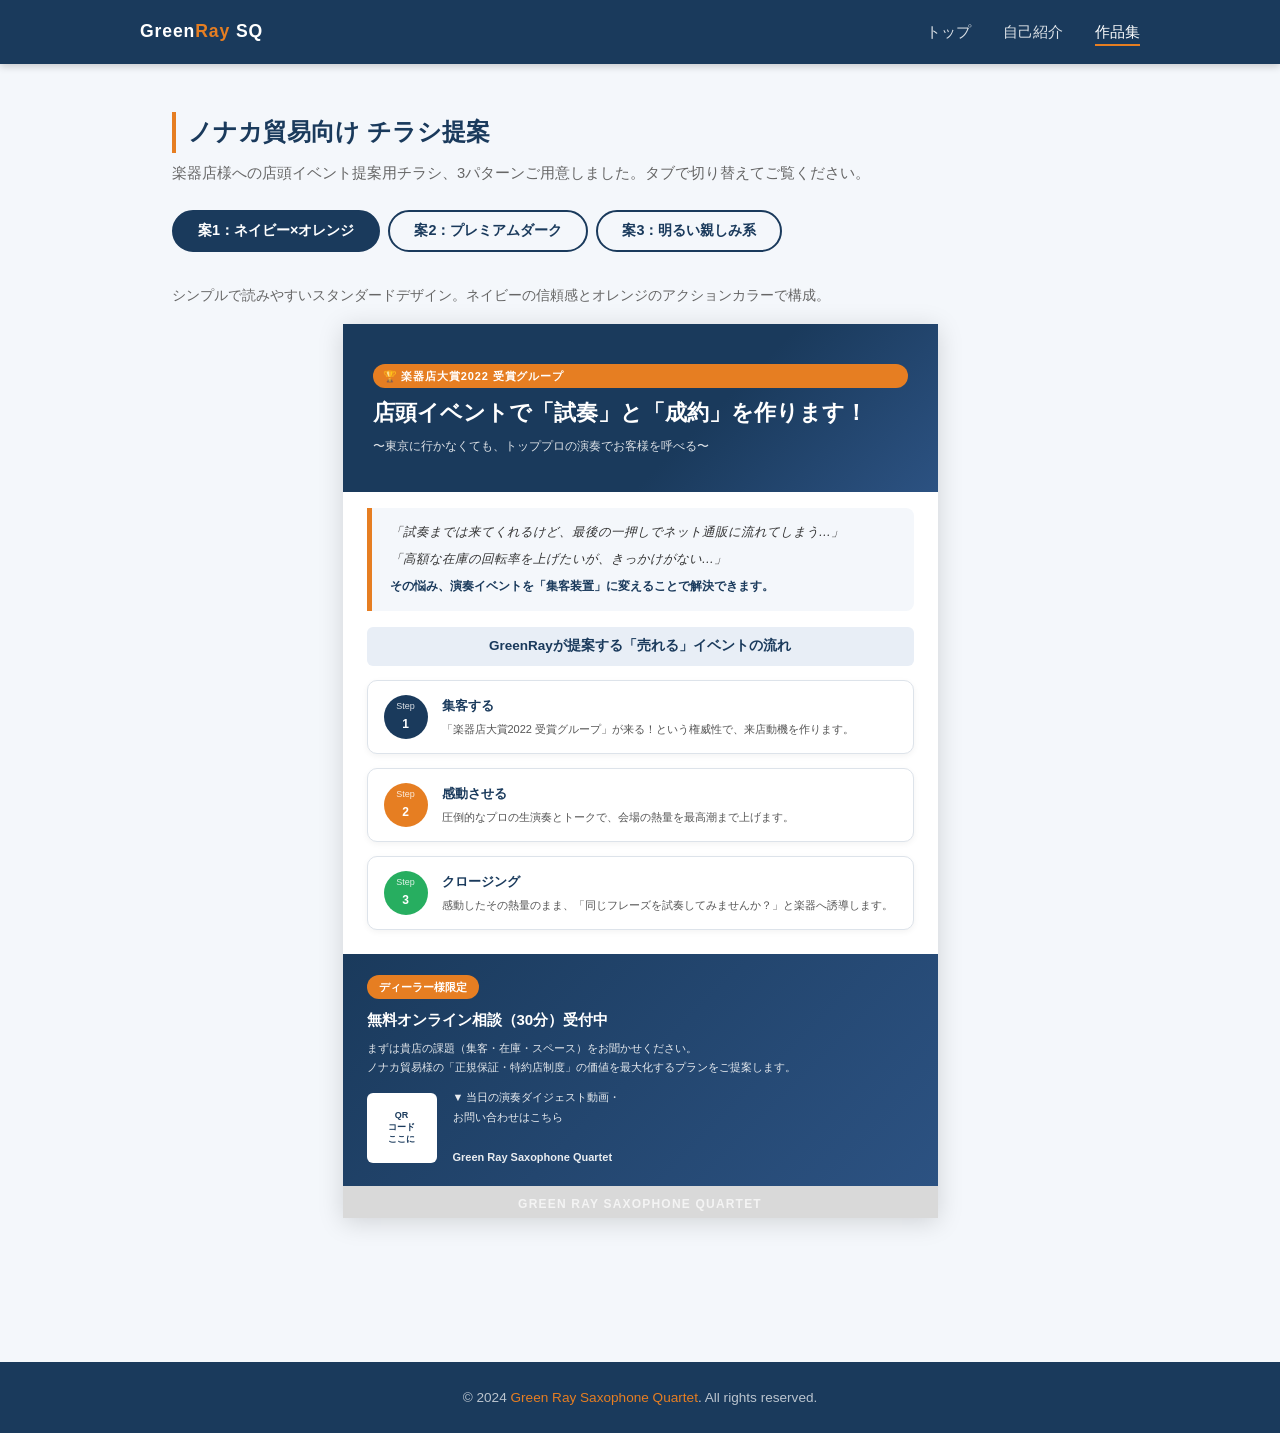
==== commit cd2c46b9: "Revert "Revert "Add Nonaka flyer proposal website with 3 design variations""" ====
--- a/nonaka/works.html
+++ b/nonaka/works.html
@@ -5,7 +5,6 @@
   <meta name="viewport" content="width=device-width, initial-scale=1.0">
   <title>作品集（チラシ案） | Green Ray Saxophone Quartet</title>
   <link rel="stylesheet" href="style.css">
-  <script src="https://cdn.jsdelivr.net/npm/qrcodejs@1.0.0/qrcode.min.js"></script>
   <style>
     /* ===== チラシ共通 ===== */
     .flyer-a4 {
@@ -46,15 +45,15 @@
       letter-spacing: 0.08em;
     }
     .f1-head h1 {
-      font-size: 20px;
+      font-size: 22px;
       font-weight: 900;
-      line-height: 1.5;
+      line-height: 1.4;
       margin-bottom: 8px;
     }
     .f1-head .sub {
       font-size: 12px;
       opacity: 0.85;
-      line-height: 1.7;
+      line-height: 1.6;
     }
 
     /* 悩み共感ブロック 15% */
@@ -65,29 +64,17 @@
       padding: 14px 18px;
       border-radius: 0 8px 8px 0;
     }
-    .f1-pain .pain-label {
-      font-size: 11px;
-      font-weight: 700;
-      color: #e67e22;
-      margin-bottom: 8px;
-      display: block;
-    }
-    .f1-pain ul {
-      margin: 0 0 8px 0;
-      padding-left: 1.2em;
-    }
-    .f1-pain ul li {
-      font-size: 12px;
+    .f1-pain .quote {
+      font-size: 12.5px;
       color: #333;
+      font-style: italic;
+      margin-bottom: 6px;
       line-height: 1.7;
-      margin-bottom: 3px;
     }
     .f1-pain .solve {
       font-size: 12px;
       color: #1a3a5c;
       font-weight: 700;
-      display: block;
-      margin-top: 6px;
     }
 
     /* 3ステップブロック 40% */
@@ -97,46 +84,42 @@
     }
     .f1-steps-title {
       text-align: center;
-      font-size: 13px;
+      font-size: 13.5px;
       font-weight: 700;
       color: #1a3a5c;
       background: #e8eef6;
       padding: 8px;
       border-radius: 6px;
-      margin-bottom: 12px;
+      margin-bottom: 14px;
     }
     .f1-step {
-      margin-bottom: 10px;
+      display: flex;
+      gap: 14px;
+      margin-bottom: 14px;
       background: #fff;
       border: 1.5px solid #dde3ea;
       border-radius: 10px;
-      padding: 12px 16px;
+      padding: 14px 16px;
       box-shadow: 0 2px 6px rgba(0,0,0,0.05);
-    }
-    .f1-step-top {
-      display: flex;
-      gap: 12px;
-      align-items: center;
-      margin-bottom: 6px;
+      align-items: flex-start;
     }
     .f1-step-num {
-      min-width: 40px;
-      height: 40px;
+      min-width: 44px;
+      height: 44px;
       border-radius: 50%;
       display: flex;
       align-items: center;
       justify-content: center;
       font-weight: 900;
-      font-size: 11px;
+      font-size: 12px;
       color: #fff;
       flex-direction: column;
-      flex-shrink: 0;
     }
     .f1-step-num.s1 { background: #1a3a5c; }
     .f1-step-num.s2 { background: #e67e22; }
     .f1-step-num.s3 { background: #27ae60; }
     .f1-step-num small {
-      font-size: 8px;
+      font-size: 9px;
       font-weight: 400;
       opacity: 0.85;
     }
@@ -144,27 +127,19 @@
       font-size: 13px;
       font-weight: 700;
       color: #1a3a5c;
-    }
-    .f1-step-body .step-what {
+      margin-bottom: 4px;
+    }
+    .f1-step-body p {
       font-size: 11px;
       color: #555;
       line-height: 1.6;
-    }
-    .f1-step-result {
-      background: #f0f7f0;
-      border-left: 3px solid #27ae60;
-      padding: 5px 10px;
-      font-size: 11px;
-      color: #1d6b1d;
-      font-weight: 600;
-      border-radius: 0 4px 4px 0;
     }
 
     /* オファーブロック 25% */
     .f1-offer {
       background: linear-gradient(135deg, #1a3a5c, #2c5282);
       color: #fff;
-      padding: 16px 24px;
+      padding: 18px 24px;
       margin: 0;
     }
     .f1-offer-badge {
@@ -178,32 +153,35 @@
       margin-bottom: 8px;
     }
     .f1-offer h2 {
-      font-size: 14px;
-      font-weight: 700;
-      margin-bottom: 8px;
-    }
-    .f1-offer-steps {
-      font-size: 11px;
-      line-height: 2;
-      opacity: 0.92;
-      margin-bottom: 10px;
-    }
-    .f1-offer-steps .arrow {
-      color: #e67e22;
-      font-weight: 700;
+      font-size: 15px;
+      font-weight: 700;
+      margin-bottom: 6px;
+    }
+    .f1-offer p {
+      font-size: 11px;
+      opacity: 0.88;
+      line-height: 1.7;
+      margin-bottom: 12px;
     }
     .f1-offer-row {
       display: flex;
       align-items: center;
-      gap: 14px;
+      gap: 16px;
     }
     .f1-qr {
       width: 70px;
       height: 70px;
       background: #fff;
       border-radius: 6px;
+      display: flex;
+      align-items: center;
+      justify-content: center;
       flex-shrink: 0;
-      overflow: hidden;
+      font-size: 9px;
+      color: #1a3a5c;
+      font-weight: 700;
+      text-align: center;
+      line-height: 1.3;
     }
     .f1-contact {
       font-size: 11px;
@@ -215,7 +193,7 @@
       font-size: 12px;
       font-weight: 700;
       color: rgba(255,255,255,0.7);
-      padding: 7px 0 4px;
+      padding: 8px 0 4px;
       background: rgba(0,0,0,0.15);
       letter-spacing: 0.1em;
     }
@@ -231,25 +209,26 @@
     }
 
     .f2-head {
-      padding: 24px 32px 18px;
+      padding: 28px 32px 20px;
       border-bottom: 2px solid #e67e22;
-      min-height: 160px;
+      min-height: 168px;
       display: flex;
       flex-direction: column;
       justify-content: center;
     }
     .f2-head .tag {
       font-size: 10px;
-      letter-spacing: 0.15em;
+      letter-spacing: 0.2em;
       color: #e67e22;
       font-weight: 700;
+      text-transform: uppercase;
+      margin-bottom: 12px;
+    }
+    .f2-head h1 {
+      font-size: 21px;
+      font-weight: 900;
+      line-height: 1.45;
       margin-bottom: 10px;
-    }
-    .f2-head h1 {
-      font-size: 19px;
-      font-weight: 900;
-      line-height: 1.5;
-      margin-bottom: 8px;
       color: #fff;
     }
     .f2-head h1 em {
@@ -257,76 +236,61 @@
       font-style: normal;
     }
     .f2-head .sub {
-      font-size: 11px;
-      color: rgba(255,255,255,0.7);
-      line-height: 1.7;
+      font-size: 11.5px;
+      color: rgba(255,255,255,0.65);
+      line-height: 1.6;
     }
 
     .f2-pain {
-      margin: 14px 32px;
-      padding: 12px 18px;
+      margin: 18px 32px;
+      padding: 14px 18px;
       border: 1px solid rgba(230,126,34,0.4);
       border-radius: 8px;
       background: rgba(230,126,34,0.07);
     }
-    .f2-pain .pain-label {
-      font-size: 11px;
-      font-weight: 700;
+    .f2-pain p {
+      font-size: 11.5px;
+      color: rgba(255,255,255,0.75);
+      font-style: italic;
+      line-height: 1.8;
+      margin-bottom: 6px;
+    }
+    .f2-pain .solve {
+      font-size: 12px;
       color: #e67e22;
-      margin-bottom: 6px;
-      display: block;
-    }
-    .f2-pain ul {
-      margin: 0 0 8px 0;
-      padding-left: 1.2em;
-    }
-    .f2-pain ul li {
-      font-size: 11px;
-      color: rgba(255,255,255,0.8);
-      line-height: 1.8;
-      margin-bottom: 2px;
-    }
-    .f2-pain .solve {
-      font-size: 11.5px;
-      color: #e67e22;
-      font-weight: 700;
-      display: block;
-      margin-top: 6px;
+      font-weight: 700;
+      font-style: normal;
     }
 
     .f2-steps {
       flex: 1;
-      padding: 0 32px 10px;
+      padding: 0 32px 14px;
     }
     .f2-steps-title {
-      font-size: 11px;
+      font-size: 12px;
       font-weight: 700;
       letter-spacing: 0.15em;
       color: #e67e22;
-      margin-bottom: 10px;
+      text-transform: uppercase;
+      margin-bottom: 14px;
       padding-bottom: 6px;
       border-bottom: 1px solid rgba(255,255,255,0.1);
     }
     .f2-step {
-      margin-bottom: 10px;
-      padding: 10px 0;
-      border-bottom: 1px solid rgba(255,255,255,0.06);
-    }
-    .f2-step-top {
-      display: flex;
-      gap: 12px;
-      align-items: center;
-      margin-bottom: 5px;
+      display: flex;
+      gap: 14px;
+      margin-bottom: 13px;
+      align-items: flex-start;
     }
     .f2-step-num {
-      min-width: 32px;
-      height: 32px;
+      min-width: 36px;
+      height: 36px;
       border: 2px solid #e67e22;
       border-radius: 50%;
       display: flex;
       align-items: center;
       justify-content: center;
-      font-size: 12px;
+      font-size: 13px;
       font-weight: 900;
       color: #e67e22;
       flex-shrink: 0;
@@ -335,76 +299,70 @@
       font-size: 13px;
       font-weight: 700;
       color: #fff;
-    }
-    .f2-step-body .step-what {
-      font-size: 11px;
-      color: rgba(255,255,255,0.65);
+      margin-bottom: 3px;
+    }
+    .f2-step-body p {
+      font-size: 11px;
+      color: rgba(255,255,255,0.6);
       line-height: 1.6;
     }
-    .f2-step-result {
-      margin-left: 44px;
-      background: rgba(39,174,96,0.15);
-      border-left: 3px solid #27ae60;
-      padding: 4px 10px;
-      font-size: 11px;
-      color: #5ddb8b;
-      font-weight: 600;
-      border-radius: 0 4px 4px 0;
-    }
 
     .f2-offer {
-      background: rgba(230,126,34,0.1);
+      background: rgba(230,126,34,0.12);
       border-top: 2px solid #e67e22;
-      padding: 16px 32px;
+      padding: 18px 32px;
     }
     .f2-offer-badge {
       font-size: 10px;
       color: #e67e22;
       font-weight: 700;
       letter-spacing: 0.15em;
-      margin-bottom: 5px;
-      display: block;
+      text-transform: uppercase;
+      margin-bottom: 6px;
     }
     .f2-offer h2 {
-      font-size: 13px;
-      font-weight: 700;
-      color: #fff;
-      margin-bottom: 8px;
-    }
-    .f2-offer-steps {
-      font-size: 11px;
-      line-height: 2;
-      color: rgba(255,255,255,0.8);
-      margin-bottom: 10px;
-    }
-    .f2-offer-steps .arrow {
-      color: #e67e22;
-      font-weight: 700;
+      font-size: 14px;
+      font-weight: 700;
+      color: #fff;
+      margin-bottom: 6px;
+    }
+    .f2-offer p {
+      font-size: 11px;
+      color: rgba(255,255,255,0.7);
+      line-height: 1.7;
+      margin-bottom: 12px;
     }
     .f2-offer-row {
       display: flex;
       align-items: center;
-      gap: 14px;
+      gap: 16px;
     }
     .f2-qr {
       width: 70px;
       height: 70px;
       background: #fff;
       border-radius: 6px;
+      display: flex;
+      align-items: center;
+      justify-content: center;
+      font-size: 9px;
+      color: #1a3a5c;
+      font-weight: 700;
+      text-align: center;
+      line-height: 1.3;
       flex-shrink: 0;
-      overflow: hidden;
     }
     .f2-contact {
       font-size: 11px;
-      line-height: 1.9;
-      color: rgba(255,255,255,0.8);
+      line-height: 1.8;
+      color: rgba(255,255,255,0.75);
     }
     .f2-footer-name {
       text-align: center;
       font-size: 11px;
       font-weight: 700;
       color: rgba(255,255,255,0.4);
-      padding: 7px;
+      padding: 8px;
       letter-spacing: 0.15em;
       border-top: 1px solid rgba(255,255,255,0.1);
     }
@@ -421,24 +379,21 @@
     .f3-head {
       background: #fff7f0;
       border-bottom: 4px solid #e67e22;
-      padding: 22px 28px 18px;
-      min-height: 160px;
+      padding: 24px 28px 20px;
+      min-height: 168px;
       display: flex;
       flex-direction: column;
       justify-content: center;
       position: relative;
     }
-    .f3-head-photo {
+    .f3-head::before {
+      content: '🎷';
       position: absolute;
-      right: 0;
-      top: 0;
-      height: 100%;
-      width: 170px;
-      object-fit: cover;
-      object-position: center top;
-      opacity: 0.22;
-      mask-image: linear-gradient(to left, rgba(0,0,0,0.8) 0%, transparent 100%);
-      -webkit-mask-image: linear-gradient(to left, rgba(0,0,0,0.8) 0%, transparent 100%);
+      right: 20px;
+      top: 50%;
+      transform: translateY(-50%);
+      font-size: 64px;
+      opacity: 0.15;
     }
     .f3-award {
       display: inline-flex;
@@ -450,55 +405,44 @@
       font-weight: 700;
       padding: 4px 12px;
       border-radius: 4px;
-      margin-bottom: 10px;
+      margin-bottom: 12px;
       width: fit-content;
     }
     .f3-head h1 {
-      font-size: 18px;
+      font-size: 20px;
       font-weight: 900;
       color: #1a3a5c;
-      line-height: 1.5;
+      line-height: 1.4;
       margin-bottom: 8px;
     }
     .f3-head h1 span {
       color: #e67e22;
     }
     .f3-head .sub {
-      font-size: 11px;
+      font-size: 11.5px;
       color: #555;
-      line-height: 1.7;
+      line-height: 1.6;
     }
 
     .f3-pain {
       background: #fef9f5;
-      border: 2px solid #e67e22;
-      margin: 14px 24px;
-      padding: 12px 18px;
+      border: 2px dashed #e67e22;
+      margin: 16px 24px;
+      padding: 14px 18px;
       border-radius: 8px;
     }
-    .f3-pain .pain-label {
-      font-size: 11px;
-      font-weight: 700;
-      color: #e67e22;
+    .f3-pain p {
+      font-size: 12px;
+      color: #444;
+      font-style: italic;
+      line-height: 1.7;
       margin-bottom: 6px;
-      display: block;
-    }
-    .f3-pain ul {
-      margin: 0 0 8px 0;
-      padding-left: 1.2em;
-    }
-    .f3-pain ul li {
-      font-size: 11.5px;
-      color: #444;
-      line-height: 1.7;
-      margin-bottom: 2px;
     }
     .f3-pain .solve {
-      font-size: 12px;
+      font-size: 12.5px;
       color: #1a3a5c;
       font-weight: 700;
-      display: block;
-      margin-top: 6px;
+      font-style: normal;
     }
 
     .f3-steps {
@@ -509,70 +453,70 @@
       background: #1a3a5c;
       color: #fff;
       text-align: center;
-      font-size: 12px;
+      font-size: 12.5px;
       font-weight: 700;
       padding: 8px 12px;
       border-radius: 6px;
-      margin-bottom: 12px;
-    }
-    .f3-steps-list {
-      display: flex;
-      flex-direction: column;
-      gap: 8px;
+      margin-bottom: 14px;
+    }
+    .f3-steps-flow {
+      display: flex;
+      gap: 0;
+      align-items: stretch;
     }
     .f3-step {
+      flex: 1;
       border: 2px solid #dde3ea;
       border-radius: 8px;
-      padding: 10px 14px;
+      padding: 14px 12px;
+      position: relative;
       background: #fff;
     }
-    .f3-step-top {
-      display: flex;
-      gap: 12px;
-      align-items: center;
-      margin-bottom: 5px;
+    .f3-step:not(:last-child)::after {
+      content: '▶';
+      position: absolute;
+      right: -16px;
+      top: 50%;
+      transform: translateY(-50%);
+      color: #e67e22;
+      font-size: 16px;
+      z-index: 1;
+    }
+    .f3-steps-flow .f3-step:not(:last-child) {
+      margin-right: 20px;
     }
     .f3-step-label {
-      font-size: 10px;
-      font-weight: 700;
-      color: #fff;
-      padding: 3px 10px;
+      font-size: 9.5px;
+      font-weight: 700;
+      color: #fff;
+      padding: 2px 8px;
       border-radius: 12px;
       display: inline-block;
-      flex-shrink: 0;
+      margin-bottom: 6px;
     }
     .lbl-1 { background: #1a3a5c; }
     .lbl-2 { background: #e67e22; }
     .lbl-3 { background: #27ae60; }
     .f3-step h3 {
-      font-size: 13px;
+      font-size: 12.5px;
       font-weight: 700;
       color: #1a3a5c;
-    }
-    .f3-step .step-what {
-      font-size: 10.5px;
+      margin-bottom: 5px;
+    }
+    .f3-step p {
+      font-size: 10px;
       color: #666;
       line-height: 1.6;
-      margin-bottom: 5px;
-    }
-    .f3-step-result {
-      background: #f0f7f0;
-      border-left: 3px solid #27ae60;
-      padding: 4px 10px;
-      font-size: 10.5px;
-      color: #1d6b1d;
-      font-weight: 600;
-      border-radius: 0 4px 4px 0;
     }
 
     .f3-offer {
       background: linear-gradient(135deg, #e67e22 0%, #cf6d17 100%);
       color: #fff;
-      padding: 16px 24px;
+      padding: 18px 24px;
     }
     .f3-offer-inner {
       display: flex;
-      gap: 14px;
+      gap: 16px;
       align-items: flex-start;
     }
     .f3-offer-text { flex: 1; }
@@ -586,27 +530,34 @@
       margin-bottom: 6px;
     }
     .f3-offer h2 {
-      font-size: 13px;
-      font-weight: 700;
+      font-size: 14px;
+      font-weight: 700;
+      margin-bottom: 6px;
+    }
+    .f3-offer p {
+      font-size: 10.5px;
+      opacity: 0.9;
+      line-height: 1.7;
       margin-bottom: 8px;
     }
-    .f3-offer-steps {
-      font-size: 10.5px;
-      line-height: 2;
-      opacity: 0.95;
-      margin-bottom: 6px;
-    }
-    .f3-offer-steps .arrow {
-      font-weight: 700;
-      opacity: 0.7;
+    .f3-offer small {
+      font-size: 10px;
+      opacity: 0.8;
     }
     .f3-qr {
       width: 80px;
       height: 80px;
       background: #fff;
       border-radius: 8px;
+      display: flex;
+      align-items: center;
+      justify-content: center;
+      font-size: 9px;
+      color: #1a3a5c;
+      font-weight: 700;
+      text-align: center;
+      line-height: 1.4;
       flex-shrink: 0;
-      overflow: hidden;
       margin-top: 4px;
     }
     .f3-footer-name {
@@ -617,30 +568,18 @@
       color: rgba(255,255,255,0.8);
       padding: 7px;
       letter-spacing: 0.12em;
-    }
-
-    /* ===== 演奏写真 ===== */
-    .flyer-photo {
-      width: 100%;
-      height: 100px;
-      object-fit: cover;
-      object-position: center top;
-      display: block;
-    }
-    .f2-photo {
-      width: 100%;
-      height: 90px;
-      object-fit: cover;
-      object-position: center top;
-      display: block;
-      opacity: 0.75;
-      filter: grayscale(20%);
     }
 
     /* ===== レスポンシブ ===== */
     @media (max-width: 660px) {
       .flyer-a4 { width: 100%; min-height: auto; }
       .flyer-wrapper { padding: 0; }
+      .f3-steps-flow {
+        flex-direction: column;
+        gap: 12px;
+      }
+      .f3-step:not(:last-child)::after { display: none; }
+      .f3-steps-flow .f3-step:not(:last-child) { margin-right: 0; }
     }
   </style>
 </head>
@@ -684,81 +623,66 @@
         <!-- ①タイトル 20% -->
         <div class="f1-head">
           <span class="award">🏆 楽器店大賞2022 受賞グループ</span>
-          <h1>サックスのコンサートで、<br>お客様が楽器を買いやすくなります</h1>
-          <p class="sub">
-            「楽器店大賞2022」受賞グループが、あなたのお店に行きます。<br>
-            東京まで行かなくても、プロの生演奏をお届けできます。
-          </p>
+          <h1>店頭イベントで「試奏」と「成約」を作ります！</h1>
+          <p class="sub">〜東京に行かなくても、トッププロの演奏でお客様を呼べる〜</p>
         </div>
 
         <!-- ②悩み共感 15% -->
         <div class="f1-pain">
-          <span class="pain-label">こんなことで困っていませんか？</span>
-          <ul>
-            <li>試奏はするけど、最後に買ってくれない</li>
-            <li>高い楽器の在庫がなかなか売れない</li>
-          </ul>
-          <span class="solve">→ この2つの問題を、コンサートイベントで解決できます。</span>
-        </div>
-
-        <!-- 演奏写真 -->
-        <img class="flyer-photo" src="../_DSC0895-18.png" alt="Green Ray Saxophone Quartet 演奏風景">
+          <p class="quote">「試奏までは来てくれるけど、最後の一押しでネット通販に流れてしまう…」</p>
+          <p class="quote">「高額な在庫の回転率を上げたいが、きっかけがない…」</p>
+          <p class="solve">その悩み、演奏イベントを「集客装置」に変えることで解決できます。</p>
+        </div>
 
         <!-- ③3ステップ 40% -->
         <div class="f1-steps">
-          <div class="f1-steps-title">コンサートイベントの流れ（3ステップ）</div>
+          <div class="f1-steps-title">GreenRayが提案する「売れる」イベントの流れ</div>
 
           <div class="f1-step">
-            <div class="f1-step-top">
-              <div class="f1-step-num s1"><small>Step</small>1</div>
-              <div class="f1-step-body">
-                <h3>お客様を集めます</h3>
-                <p class="step-what">「楽器店大賞2022受賞グループが来る」というお知らせを出します。<br>権威ある受賞歴が、来店のきっかけになります。</p>
-              </div>
-            </div>
-            <div class="f1-step-result">→ 結果：お客様がお店に来ます</div>
+            <div class="f1-step-num s1">
+              <small>Step</small>1
+            </div>
+            <div class="f1-step-body">
+              <h3>集客する</h3>
+              <p>「楽器店大賞2022 受賞グループ」が来る！という権威性で、来店動機を作ります。</p>
+            </div>
           </div>
 
           <div class="f1-step">
-            <div class="f1-step-top">
-              <div class="f1-step-num s2"><small>Step</small>2</div>
-              <div class="f1-step-body">
-                <h3>プロが目の前で演奏します</h3>
-                <p class="step-what">生のサックス四重奏を演奏し、演奏後にトークもします。</p>
-              </div>
-            </div>
-            <div class="f1-step-result">→ 結果：お客様が「すごい！弾いてみたい！」と感じます</div>
+            <div class="f1-step-num s2">
+              <small>Step</small>2
+            </div>
+            <div class="f1-step-body">
+              <h3>感動させる</h3>
+              <p>圧倒的なプロの生演奏とトークで、会場の熱量を最高潮まで上げます。</p>
+            </div>
           </div>
 
           <div class="f1-step">
-            <div class="f1-step-top">
-              <div class="f1-step-num s3"><small>Step</small>3</div>
-              <div class="f1-step-body">
-                <h3>「試奏してみますか？」と声をかけます</h3>
-                <p class="step-what">感動したタイミングで、同じ楽器を試してもらいます。</p>
-              </div>
-            </div>
-            <div class="f1-step-result">→ 結果：お客様が楽器を試して、購入につながります</div>
+            <div class="f1-step-num s3">
+              <small>Step</small>3
+            </div>
+            <div class="f1-step-body">
+              <h3>クロージング</h3>
+              <p>感動したその熱量のまま、「同じフレーズを試奏してみませんか？」と楽器へ誘導します。</p>
+            </div>
           </div>
         </div>
 
         <!-- ④オファー 25% -->
         <div class="f1-offer">
-          <span class="f1-offer-badge">ディーラー様限定・無料</span>
-          <h2>まずオンラインで30分だけお話しください</h2>
-          <div class="f1-offer-steps">
-            ① QRコードをスマホで読み取る<br>
-            <span class="arrow">↓</span>　メールアプリが開きます<br>
-            ② メールを送る（内容は何でもOK）<br>
-            <span class="arrow">↓</span>　担当者から返信します<br>
-            ③ 30分のオンライン相談（無料）を行います
-          </div>
+          <span class="f1-offer-badge">ディーラー様限定</span>
+          <h2>無料オンライン相談（30分）受付中</h2>
+          <p>
+            まずは貴店の課題（集客・在庫・スペース）をお聞かせください。<br>
+            ノナカ貿易様の「正規保証・特約店制度」の価値を最大化するプランをご提案します。
+          </p>
           <div class="f1-offer-row">
-            <div class="f1-qr" id="qr1"></div>
+            <div class="f1-qr">QR<br>コード<br>ここに</div>
             <div class="f1-contact">
-              貴店の状況をお聞きして、<br>
-              ノナカ貿易様の特約店制度に<br>
-              合ったプランをご提案します。<br>
+              ▼ 当日の演奏ダイジェスト動画・<br>
+              お問い合わせはこちら<br>
+              <br>
               <strong>Green Ray Saxophone Quartet</strong>
             </div>
           </div>
@@ -781,81 +705,60 @@
         <!-- ①タイトル -->
         <div class="f2-head">
           <div class="tag">🏆 楽器店大賞2022受賞グループ ／ Green Ray Saxophone Quartet</div>
-          <h1>サックスのコンサートで、<br>お客様が<em>楽器を買いやすく</em>なります</h1>
-          <p class="sub">
-            東京まで行かなくても、プロの生演奏をお届けできます。<br>
-            「楽器店大賞2022」の権威性で、来店のきっかけをつくります。
-          </p>
-        </div>
-
-        <!-- 演奏写真 -->
-        <img class="f2-photo" src="../_DSC0895-18.png" alt="Green Ray Saxophone Quartet 演奏風景">
+          <h1>店頭イベントで<br>「<em>試奏</em>」と「<em>成約</em>」を<br>作ります。</h1>
+          <p class="sub">〜東京に行かなくても、トッププロの演奏でお客様を呼べる〜</p>
+        </div>
 
         <!-- ②悩み -->
         <div class="f2-pain">
-          <span class="pain-label">こんなことで困っていませんか？</span>
-          <ul>
-            <li>試奏はするけど、最後に買ってくれない</li>
-            <li>高い楽器の在庫がなかなか売れない</li>
-          </ul>
-          <span class="solve">→ この2つの問題を、コンサートイベントで解決できます。</span>
+          <p>「試奏までは来てくれるけど、最後の一押しでネット通販に流れてしまう…」</p>
+          <p>「高額な在庫の回転率を上げたいが、きっかけがない…」</p>
+          <p class="solve">その悩み、演奏イベントを「集客装置」に変えることで解決できます。</p>
         </div>
 
         <!-- ③3ステップ -->
         <div class="f2-steps">
-          <div class="f2-steps-title">コンサートイベントの流れ（3ステップ）</div>
+          <div class="f2-steps-title">GreenRayが提案する「売れる」イベントの流れ</div>
 
           <div class="f2-step">
-            <div class="f2-step-top">
-              <div class="f2-step-num">1</div>
-              <div class="f2-step-body">
-                <h3>お客様を集めます</h3>
-                <p class="step-what">受賞歴を使ったお知らせで、来店のきっかけをつくります。</p>
-              </div>
-            </div>
-            <div class="f2-step-result">→ 結果：お客様がお店に来ます</div>
+            <div class="f2-step-num">1</div>
+            <div class="f2-step-body">
+              <h3>集客する</h3>
+              <p>「楽器店大賞2022 受賞グループ」が来る！という権威性で、来店動機を作ります。</p>
+            </div>
           </div>
 
           <div class="f2-step">
-            <div class="f2-step-top">
-              <div class="f2-step-num">2</div>
-              <div class="f2-step-body">
-                <h3>プロが目の前で演奏します</h3>
-                <p class="step-what">生のサックス四重奏と演奏後のトークで、お客様に体験を届けます。</p>
-              </div>
-            </div>
-            <div class="f2-step-result">→ 結果：お客様が「弾いてみたい！」と感じます</div>
+            <div class="f2-step-num">2</div>
+            <div class="f2-step-body">
+              <h3>感動させる</h3>
+              <p>圧倒的なプロの生演奏とトークで、会場の熱量を最高潮まで上げます。</p>
+            </div>
           </div>
 
           <div class="f2-step">
-            <div class="f2-step-top">
-              <div class="f2-step-num">3</div>
-              <div class="f2-step-body">
-                <h3>「試奏してみますか？」と声をかけます</h3>
-                <p class="step-what">感動したタイミングで、楽器を試してもらいます。</p>
-              </div>
-            </div>
-            <div class="f2-step-result">→ 結果：お客様が楽器を試して、購入につながります</div>
+            <div class="f2-step-num">3</div>
+            <div class="f2-step-body">
+              <h3>クロージング</h3>
+              <p>感動したその熱量のまま、「同じフレーズを試奏してみませんか？」と楽器へ誘導します。</p>
+            </div>
           </div>
         </div>
 
         <!-- ④オファー -->
         <div class="f2-offer">
-          <span class="f2-offer-badge">ディーラー様限定・無料</span>
-          <h2>まずオンラインで30分だけお話しください</h2>
-          <div class="f2-offer-steps">
-            ① QRコードをスマホで読み取る
-            <span class="arrow">→</span> メールアプリが開きます<br>
-            ② メールを送る（内容は何でもOK）
-            <span class="arrow">→</span> 担当者から返信します<br>
-            ③ 30分のオンライン相談（無料）を行います
-          </div>
+          <div class="f2-offer-badge">ディーラー様限定</div>
+          <h2>無料オンライン相談（30分）受付中</h2>
+          <p>
+            まずは貴店の課題（集客・在庫・スペース）をお聞かせください。<br>
+            ノナカ貿易様の「正規保証・特約店制度」の価値を最大化するプランをご提案します。
+          </p>
           <div class="f2-offer-row">
-            <div class="f2-qr" id="qr2"></div>
+            <div class="f2-qr">QR<br>コード<br>ここに</div>
             <div class="f2-contact">
-              貴店の状況をお聞きして、<br>
-              ノナカ貿易様の特約店制度に<br>
-              合ったプランをご提案します。<br>
+              ▼ 当日の演奏ダイジェスト動画・<br>
+              お問い合わせはこちら<br>
+              <br>
               <strong style="color:#fff;">Green Ray Saxophone Quartet</strong>
             </div>
           </div>
@@ -870,59 +773,43 @@
   <!-- ===== チラシ案3 ===== -->
   <div id="plan3" class="flyer-panel">
     <p style="color:var(--gray); font-size:0.88rem; margin-bottom:1rem;">
-      白ベースで親しみやすく読みやすいデザイン。3ステップを縦並びで明快に整理。
+      白ベースで親しみやすく読みやすいデザイン。3ステップを横並びフローで視覚的に整理。
     </p>
     <div class="flyer-wrapper">
       <div class="flyer-a4 f3">
 
         <!-- ①タイトル -->
         <div class="f3-head">
-          <img class="f3-head-photo" src="../_DSC0895-18.png" alt="演奏風景">
           <div class="f3-award">🏆 楽器店大賞2022 受賞グループ</div>
-          <h1>サックスのコンサートで、<br>お客様が<span>楽器を買いやすく</span>なります</h1>
-          <p class="sub">
-            「楽器店大賞2022」受賞グループが、あなたのお店に行きます。<br>
-            東京まで行かなくても、プロの生演奏をお届けできます。
-          </p>
+          <h1>店頭イベントで<br>「試奏」と「<span>成約</span>」を作ります！</h1>
+          <p class="sub">〜東京に行かなくても、トッププロの演奏でお客様を呼べる〜</p>
         </div>
 
         <!-- ②悩み -->
         <div class="f3-pain">
-          <span class="pain-label">こんなことで困っていませんか？</span>
-          <ul>
-            <li>試奏はするけど、最後に買ってくれない</li>
-            <li>高い楽器の在庫がなかなか売れない</li>
-          </ul>
-          <span class="solve">→ この2つの問題を、コンサートイベントで解決できます。</span>
+          <p>「試奏までは来てくれるけど、最後の一押しでネット通販に流れてしまう…」</p>
+          <p>「高額な在庫の回転率を上げたいが、きっかけがない…」</p>
+          <p class="solve">その悩み、演奏イベントを「集客装置」に変えることで解決できます。</p>
         </div>
 
         <!-- ③3ステップ -->
         <div class="f3-steps">
-          <div class="f3-steps-title">コンサートイベントの流れ（3ステップ）</div>
-          <div class="f3-steps-list">
+          <div class="f3-steps-title">GreenRayが提案する「売れる」イベントの流れ</div>
+          <div class="f3-steps-flow">
             <div class="f3-step">
-              <div class="f3-step-top">
-                <span class="f3-step-label lbl-1">Step 1</span>
-                <h3>お客様を集めます</h3>
-              </div>
-              <p class="step-what">受賞歴を使ったお知らせで、来店のきっかけをつくります。</p>
-              <div class="f3-step-result">→ 結果：お客様がお店に来ます</div>
+              <span class="f3-step-label lbl-1">Step 1</span>
+              <h3>集客する</h3>
+              <p>「楽器店大賞2022受賞グループ」が来る！という権威性で、来店動機を作ります。</p>
             </div>
             <div class="f3-step">
-              <div class="f3-step-top">
-                <span class="f3-step-label lbl-2">Step 2</span>
-                <h3>プロが目の前で演奏します</h3>
-              </div>
-              <p class="step-what">生のサックス四重奏と演奏後のトークで、お客様に体験を届けます。</p>
-              <div class="f3-step-result">→ 結果：お客様が「弾いてみたい！」と感じます</div>
+              <span class="f3-step-label lbl-2">Step 2</span>
+              <h3>感動させる</h3>
+              <p>圧倒的なプロの生演奏とトークで、会場の熱量を最高潮まで上げます。</p>
             </div>
             <div class="f3-step">
-              <div class="f3-step-top">
-                <span class="f3-step-label lbl-3">Step 3</span>
-                <h3>「試奏してみますか？」と声をかけます</h3>
-              </div>
-              <p class="step-what">感動したタイミングで、楽器を試してもらいます。</p>
-              <div class="f3-step-result">→ 結果：お客様が楽器を試して、購入につながります</div>
+              <span class="f3-step-label lbl-3">Step 3</span>
+              <h3>クロージング</h3>
+              <p>感動の熱量のまま「同じフレーズを試奏してみませんか？」と楽器へ誘導します。</p>
             </div>
           </div>
         </div>
@@ -931,17 +818,15 @@
         <div class="f3-offer">
           <div class="f3-offer-inner">
             <div class="f3-offer-text">
-              <span class="f3-offer-badge">ディーラー様限定・無料</span>
-              <h2>まずオンラインで30分だけお話しください</h2>
-              <div class="f3-offer-steps">
-                ① QRコードをスマホで読み取る<br>
-                <span class="arrow">↓</span> メールアプリが開きます<br>
-                ② メールを送る（内容は何でもOK）<br>
-                <span class="arrow">↓</span> 担当者から返信します<br>
-                ③ 30分の無料オンライン相談
-              </div>
-            </div>
-            <div class="f3-qr" id="qr3"></div>
+              <span class="f3-offer-badge">ディーラー様限定</span>
+              <h2>無料オンライン相談（30分）受付中</h2>
+              <p>
+                まずは貴店の課題（集客・在庫・スペース）をお聞かせください。<br>
+                ノナカ貿易様の「正規保証・特約店制度」の価値を最大化するプランをご提案します。
+              </p>
+              <small>▼ 当日の演奏ダイジェスト動画・お問い合わせはこちら</small>
+            </div>
+            <div class="f3-qr">QR<br>コード<br>ここに</div>
           </div>
         </div>
         <div class="f3-footer-name">Green Ray Saxophone Quartet</div>
@@ -957,38 +842,11 @@
 </footer>
 
 <script>
-  const QR_TEXT = "mailto:green.ray.sax.iuki@gmail.com";
-
-  new QRCode(document.getElementById("qr1"), {
-    text: QR_TEXT,
-    width: 70,
-    height: 70,
-    colorDark: "#1a3a5c",
-    colorLight: "#ffffff",
-    correctLevel: QRCode.CorrectLevel.M
-  });
-
-  new QRCode(document.getElementById("qr2"), {
-    text: QR_TEXT,
-    width: 70,
-    height: 70,
-    colorDark: "#0d1b2a",
-    colorLight: "#ffffff",
-    correctLevel: QRCode.CorrectLevel.M
-  });
-
-  new QRCode(document.getElementById("qr3"), {
-    text: QR_TEXT,
-    width: 80,
-    height: 80,
-    colorDark: "#1a3a5c",
-    colorLight: "#ffffff",
-    correctLevel: QRCode.CorrectLevel.M
-  });
-
   function showTab(panelId, btn) {
+    // 全パネル非表示
     document.querySelectorAll('.flyer-panel').forEach(p => p.classList.remove('active'));
     document.querySelectorAll('.tab-btn').forEach(b => b.classList.remove('active'));
+    // 選択したものを表示
     document.getElementById(panelId).classList.add('active');
     btn.classList.add('active');
   }
--- a/nonaka/style.css
+++ b/nonaka/style.css
@@ -0,0 +1,334 @@
+/* ===== 共通スタイル ===== */
+*, *::before, *::after {
+  box-sizing: border-box;
+  margin: 0;
+  padding: 0;
+}
+
+:root {
+  --navy: #1a3a5c;
+  --orange: #e67e22;
+  --light-bg: #f4f7fb;
+  --text: #222;
+  --gray: #666;
+  --border: #dde3ea;
+  --white: #fff;
+}
+
+body {
+  font-family: 'Noto Sans JP', 'Hiragino Kaku Gothic ProN', 'Meiryo', sans-serif;
+  color: var(--text);
+  background: var(--light-bg);
+  line-height: 1.7;
+}
+
+/* ===== ナビゲーション ===== */
+header {
+  background: var(--navy);
+  color: var(--white);
+  padding: 0 2rem;
+  position: sticky;
+  top: 0;
+  z-index: 100;
+  box-shadow: 0 2px 8px rgba(0,0,0,0.2);
+}
+
+.header-inner {
+  max-width: 1000px;
+  margin: 0 auto;
+  display: flex;
+  align-items: center;
+  justify-content: space-between;
+  height: 64px;
+}
+
+.site-logo {
+  font-size: 1.1rem;
+  font-weight: 700;
+  letter-spacing: 0.05em;
+  color: var(--white);
+  text-decoration: none;
+}
+
+.site-logo span {
+  color: var(--orange);
+}
+
+nav ul {
+  list-style: none;
+  display: flex;
+  gap: 2rem;
+}
+
+nav a {
+  color: rgba(255,255,255,0.85);
+  text-decoration: none;
+  font-size: 0.95rem;
+  font-weight: 500;
+  padding: 4px 0;
+  border-bottom: 2px solid transparent;
+  transition: color 0.2s, border-color 0.2s;
+}
+
+nav a:hover,
+nav a.active {
+  color: var(--white);
+  border-bottom-color: var(--orange);
+}
+
+/* ===== メインコンテンツ ===== */
+main {
+  max-width: 1000px;
+  margin: 0 auto;
+  padding: 3rem 2rem;
+}
+
+/* ===== ヒーローセクション ===== */
+.hero {
+  background: linear-gradient(135deg, var(--navy) 0%, #2c5282 100%);
+  color: var(--white);
+  text-align: center;
+  padding: 5rem 2rem;
+  border-radius: 12px;
+  margin-bottom: 3rem;
+}
+
+.hero h1 {
+  font-size: 2.2rem;
+  font-weight: 700;
+  line-height: 1.4;
+  margin-bottom: 1rem;
+}
+
+.hero h1 span {
+  color: var(--orange);
+}
+
+.hero p {
+  font-size: 1.05rem;
+  opacity: 0.9;
+  max-width: 600px;
+  margin: 0 auto 2rem;
+}
+
+.btn {
+  display: inline-block;
+  background: var(--orange);
+  color: var(--white);
+  padding: 0.75rem 2rem;
+  border-radius: 40px;
+  text-decoration: none;
+  font-weight: 700;
+  font-size: 1rem;
+  transition: background 0.2s, transform 0.1s;
+}
+
+.btn:hover {
+  background: #cf6d17;
+  transform: translateY(-1px);
+}
+
+/* ===== セクションカード ===== */
+.section-title {
+  font-size: 1.5rem;
+  font-weight: 700;
+  color: var(--navy);
+  border-left: 4px solid var(--orange);
+  padding-left: 0.75rem;
+  margin-bottom: 1.5rem;
+}
+
+.card-grid {
+  display: grid;
+  grid-template-columns: repeat(auto-fit, minmax(280px, 1fr));
+  gap: 1.5rem;
+  margin-bottom: 3rem;
+}
+
+.card {
+  background: var(--white);
+  border-radius: 10px;
+  padding: 1.8rem;
+  box-shadow: 0 2px 10px rgba(0,0,0,0.06);
+  border: 1px solid var(--border);
+}
+
+.card-icon {
+  font-size: 2.5rem;
+  margin-bottom: 0.8rem;
+}
+
+.card h3 {
+  font-size: 1.05rem;
+  font-weight: 700;
+  color: var(--navy);
+  margin-bottom: 0.5rem;
+}
+
+.card p {
+  font-size: 0.9rem;
+  color: var(--gray);
+}
+
+/* ===== アバウトページ ===== */
+.profile-block {
+  background: var(--white);
+  border-radius: 12px;
+  padding: 2.5rem;
+  box-shadow: 0 2px 10px rgba(0,0,0,0.06);
+  margin-bottom: 2rem;
+  border: 1px solid var(--border);
+}
+
+.profile-avatar {
+  width: 120px;
+  height: 120px;
+  background: linear-gradient(135deg, var(--navy), #2c5282);
+  border-radius: 50%;
+  display: flex;
+  align-items: center;
+  justify-content: center;
+  font-size: 3rem;
+  margin: 0 auto 1.5rem;
+}
+
+.profile-block h2 {
+  font-size: 1.5rem;
+  color: var(--navy);
+  text-align: center;
+  margin-bottom: 0.3rem;
+}
+
+.profile-subtitle {
+  text-align: center;
+  color: var(--orange);
+  font-weight: 600;
+  margin-bottom: 1.5rem;
+}
+
+.profile-bio {
+  color: var(--gray);
+  font-size: 0.95rem;
+  line-height: 1.9;
+}
+
+.member-grid {
+  display: grid;
+  grid-template-columns: repeat(auto-fit, minmax(200px, 1fr));
+  gap: 1.2rem;
+  margin-bottom: 2rem;
+}
+
+.member-card {
+  background: var(--white);
+  border-radius: 10px;
+  padding: 1.5rem;
+  text-align: center;
+  box-shadow: 0 2px 8px rgba(0,0,0,0.05);
+  border: 1px solid var(--border);
+}
+
+.member-avatar {
+  width: 70px;
+  height: 70px;
+  border-radius: 50%;
+  background: linear-gradient(135deg, #2c5282, var(--orange));
+  display: flex;
+  align-items: center;
+  justify-content: center;
+  font-size: 2rem;
+  margin: 0 auto 0.8rem;
+}
+
+.member-card h4 {
+  font-size: 1rem;
+  color: var(--navy);
+  margin-bottom: 0.2rem;
+}
+
+.member-card p {
+  font-size: 0.82rem;
+  color: var(--gray);
+}
+
+/* ===== ワークスページ ===== */
+.flyer-tabs {
+  display: flex;
+  gap: 0.5rem;
+  margin-bottom: 2rem;
+  flex-wrap: wrap;
+}
+
+.tab-btn {
+  padding: 0.6rem 1.5rem;
+  border: 2px solid var(--navy);
+  border-radius: 40px;
+  background: transparent;
+  color: var(--navy);
+  font-weight: 600;
+  font-size: 0.9rem;
+  cursor: pointer;
+  transition: all 0.2s;
+  font-family: inherit;
+}
+
+.tab-btn:hover,
+.tab-btn.active {
+  background: var(--navy);
+  color: var(--white);
+}
+
+.flyer-panel {
+  display: none;
+}
+
+.flyer-panel.active {
+  display: block;
+}
+
+/* ===== A4チラシ本体 ===== */
+.flyer-wrapper {
+  display: flex;
+  justify-content: center;
+  margin-bottom: 2rem;
+}
+
+.flyer-a4 {
+  width: 595px;
+  min-height: 842px;
+  background: var(--white);
+  box-shadow: 0 4px 24px rgba(0,0,0,0.15);
+  position: relative;
+  overflow: hidden;
+  font-family: 'Noto Sans JP', 'Hiragino Kaku Gothic ProN', 'Meiryo', sans-serif;
+}
+
+/* ===== フッター ===== */
+footer {
+  background: var(--navy);
+  color: rgba(255,255,255,0.7);
+  text-align: center;
+  padding: 1.5rem;
+  font-size: 0.85rem;
+  margin-top: 4rem;
+}
+
+footer a {
+  color: var(--orange);
+  text-decoration: none;
+}
+
+@media (max-width: 640px) {
+  .header-inner {
+    flex-direction: column;
+    height: auto;
+    padding: 1rem 0;
+    gap: 0.5rem;
+  }
+  nav ul { gap: 1rem; }
+  .hero h1 { font-size: 1.5rem; }
+  .flyer-a4 {
+    width: 100%;
+    min-height: auto;
+  }
+}
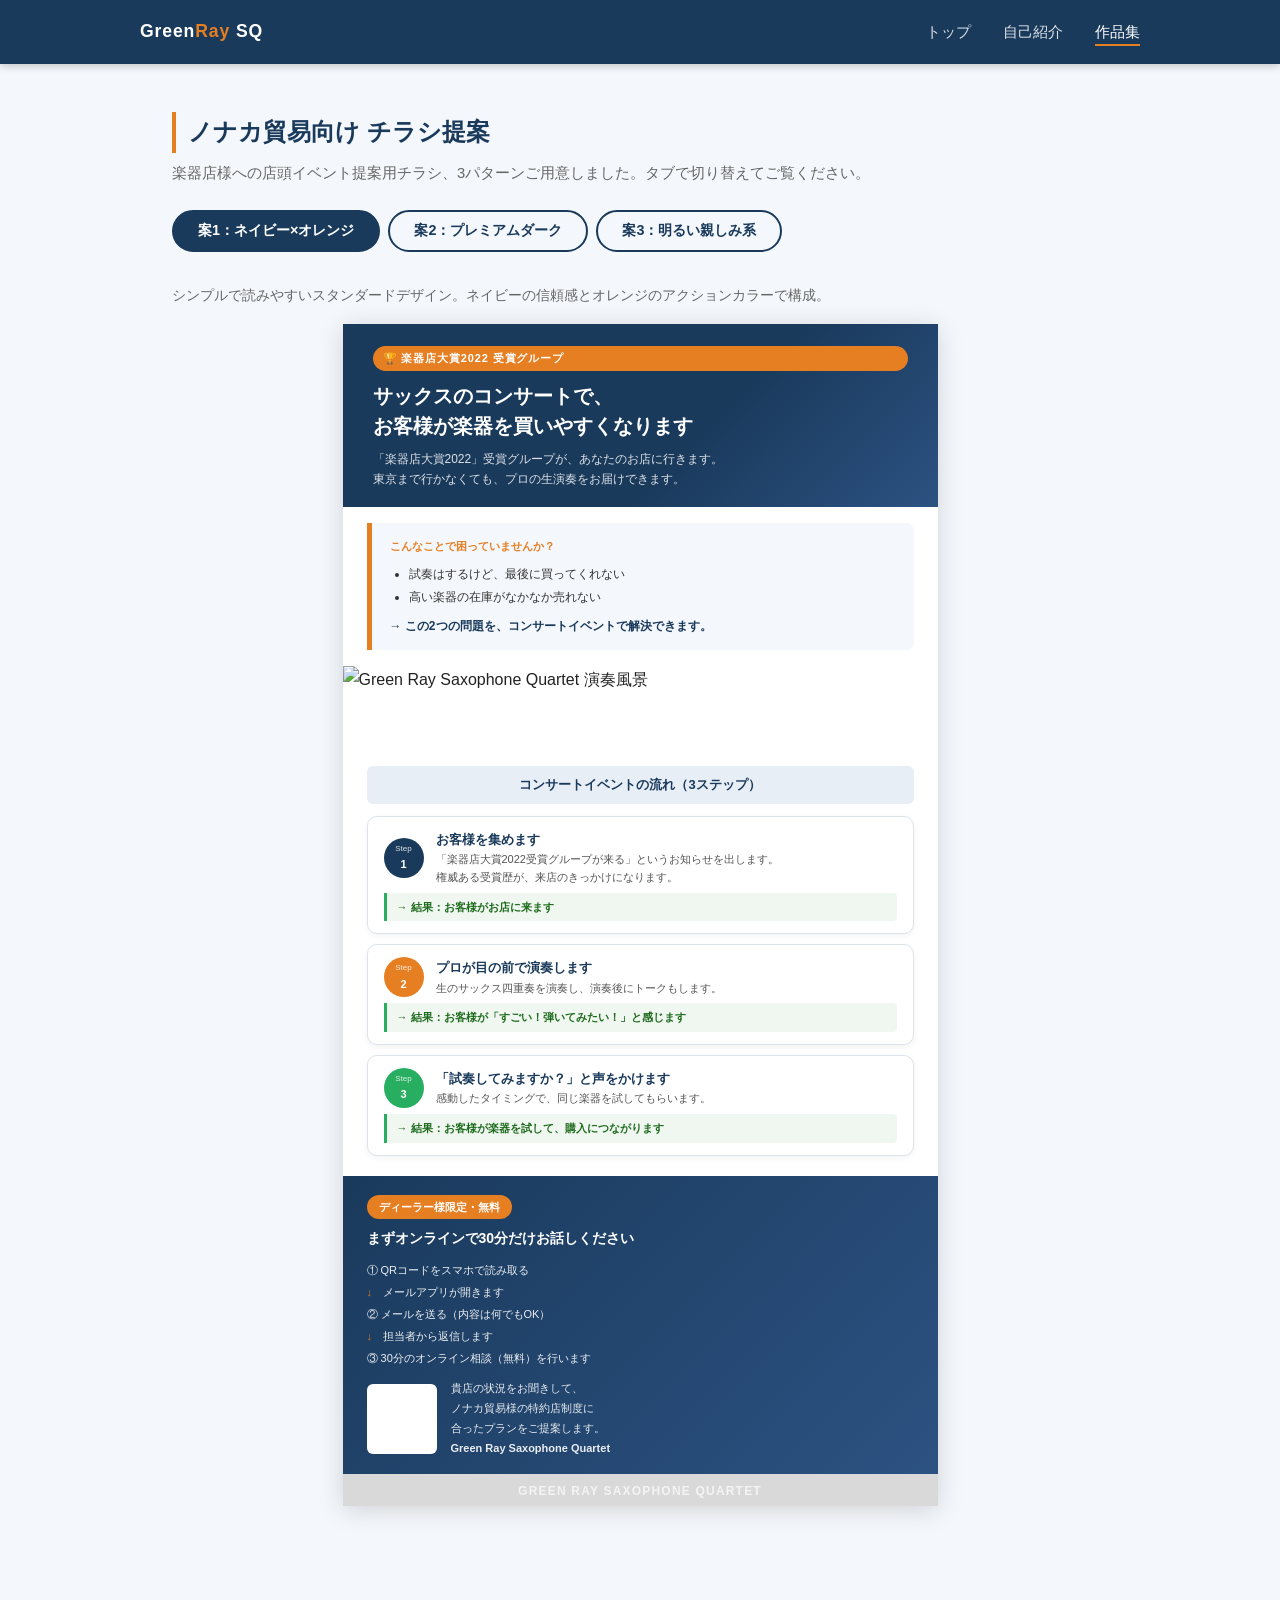
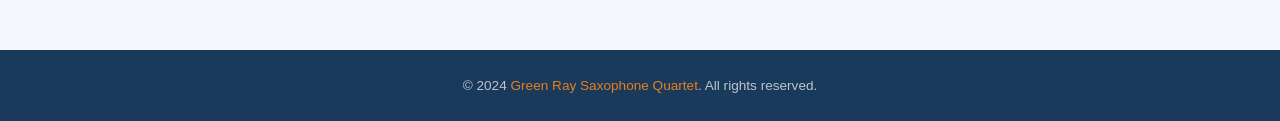
==== commit 9c17588a: "Merge pull request #5 from greenraysaxophonequartet/claude/portfolio-site-flyers-9NdRM Claude/portfo" ====
--- a/nonaka/works.html
+++ b/nonaka/works.html
@@ -5,6 +5,7 @@
   <meta name="viewport" content="width=device-width, initial-scale=1.0">
   <title>作品集（チラシ案） | Green Ray Saxophone Quartet</title>
   <link rel="stylesheet" href="style.css">
+  <script src="https://cdn.jsdelivr.net/npm/qrcodejs@1.0.0/qrcode.min.js"></script>
   <style>
     /* ===== チラシ共通 ===== */
     .flyer-a4 {
@@ -45,15 +46,15 @@
       letter-spacing: 0.08em;
     }
     .f1-head h1 {
-      font-size: 22px;
+      font-size: 20px;
       font-weight: 900;
-      line-height: 1.4;
+      line-height: 1.5;
       margin-bottom: 8px;
     }
     .f1-head .sub {
       font-size: 12px;
       opacity: 0.85;
-      line-height: 1.6;
+      line-height: 1.7;
     }
 
     /* 悩み共感ブロック 15% */
@@ -64,17 +65,29 @@
       padding: 14px 18px;
       border-radius: 0 8px 8px 0;
     }
-    .f1-pain .quote {
-      font-size: 12.5px;
+    .f1-pain .pain-label {
+      font-size: 11px;
+      font-weight: 700;
+      color: #e67e22;
+      margin-bottom: 8px;
+      display: block;
+    }
+    .f1-pain ul {
+      margin: 0 0 8px 0;
+      padding-left: 1.2em;
+    }
+    .f1-pain ul li {
+      font-size: 12px;
       color: #333;
-      font-style: italic;
-      margin-bottom: 6px;
       line-height: 1.7;
+      margin-bottom: 3px;
     }
     .f1-pain .solve {
       font-size: 12px;
       color: #1a3a5c;
       font-weight: 700;
+      display: block;
+      margin-top: 6px;
     }
 
     /* 3ステップブロック 40% */
@@ -84,62 +97,77 @@
     }
     .f1-steps-title {
       text-align: center;
-      font-size: 13.5px;
+      font-size: 13px;
       font-weight: 700;
       color: #1a3a5c;
       background: #e8eef6;
       padding: 8px;
       border-radius: 6px;
-      margin-bottom: 14px;
+      margin-bottom: 12px;
     }
     .f1-step {
-      display: flex;
-      gap: 14px;
-      margin-bottom: 14px;
+      margin-bottom: 10px;
       background: #fff;
       border: 1.5px solid #dde3ea;
       border-radius: 10px;
-      padding: 14px 16px;
+      padding: 12px 16px;
       box-shadow: 0 2px 6px rgba(0,0,0,0.05);
-      align-items: flex-start;
+    }
+    .f1-step-top {
+      display: flex;
+      gap: 12px;
+      align-items: center;
+      margin-bottom: 6px;
     }
     .f1-step-num {
-      min-width: 44px;
-      height: 44px;
+      min-width: 40px;
+      height: 40px;
       border-radius: 50%;
       display: flex;
       align-items: center;
       justify-content: center;
       font-weight: 900;
-      font-size: 12px;
+      font-size: 11px;
       color: #fff;
       flex-direction: column;
+      flex-shrink: 0;
     }
     .f1-step-num.s1 { background: #1a3a5c; }
     .f1-step-num.s2 { background: #e67e22; }
     .f1-step-num.s3 { background: #27ae60; }
     .f1-step-num small {
-      font-size: 9px;
+      font-size: 8px;
       font-weight: 400;
       opacity: 0.85;
     }
+    .f1-step-body {
+      flex: 1;
+    }
     .f1-step-body h3 {
       font-size: 13px;
       font-weight: 700;
       color: #1a3a5c;
-      margin-bottom: 4px;
-    }
-    .f1-step-body p {
+    }
+    .f1-step-body .step-what {
       font-size: 11px;
       color: #555;
       line-height: 1.6;
+    }
+    .f1-step-result {
+      background: #f0f7f0;
+      border-left: 3px solid #27ae60;
+      padding: 5px 10px;
+      font-size: 11px;
+      color: #1d6b1d;
+      font-weight: 600;
+      border-radius: 0 4px 4px 0;
     }
 
     /* オファーブロック 25% */
     .f1-offer {
       background: linear-gradient(135deg, #1a3a5c, #2c5282);
       color: #fff;
-      padding: 18px 24px;
+      padding: 16px 24px;
       margin: 0;
     }
     .f1-offer-badge {
@@ -153,35 +181,32 @@
       margin-bottom: 8px;
     }
     .f1-offer h2 {
-      font-size: 15px;
-      font-weight: 700;
-      margin-bottom: 6px;
-    }
-    .f1-offer p {
-      font-size: 11px;
-      opacity: 0.88;
-      line-height: 1.7;
-      margin-bottom: 12px;
+      font-size: 14px;
+      font-weight: 700;
+      margin-bottom: 8px;
+    }
+    .f1-offer-steps {
+      font-size: 11px;
+      line-height: 2;
+      opacity: 0.92;
+      margin-bottom: 10px;
+    }
+    .f1-offer-steps .arrow {
+      color: #e67e22;
+      font-weight: 700;
     }
     .f1-offer-row {
       display: flex;
       align-items: center;
-      gap: 16px;
+      gap: 14px;
     }
     .f1-qr {
       width: 70px;
       height: 70px;
       background: #fff;
       border-radius: 6px;
-      display: flex;
-      align-items: center;
-      justify-content: center;
       flex-shrink: 0;
-      font-size: 9px;
-      color: #1a3a5c;
-      font-weight: 700;
-      text-align: center;
-      line-height: 1.3;
+      overflow: hidden;
     }
     .f1-contact {
       font-size: 11px;
@@ -193,7 +218,7 @@
       font-size: 12px;
       font-weight: 700;
       color: rgba(255,255,255,0.7);
-      padding: 8px 0 4px;
+      padding: 7px 0 4px;
       background: rgba(0,0,0,0.15);
       letter-spacing: 0.1em;
     }
@@ -209,26 +234,25 @@
     }
 
     .f2-head {
-      padding: 28px 32px 20px;
+      padding: 24px 32px 18px;
       border-bottom: 2px solid #e67e22;
-      min-height: 168px;
+      min-height: 160px;
       display: flex;
       flex-direction: column;
       justify-content: center;
     }
     .f2-head .tag {
       font-size: 10px;
-      letter-spacing: 0.2em;
-      color: #e67e22;
-      font-weight: 700;
-      text-transform: uppercase;
-      margin-bottom: 12px;
+      letter-spacing: 0.15em;
+      color: #e67e22;
+      font-weight: 700;
+      margin-bottom: 10px;
     }
     .f2-head h1 {
-      font-size: 21px;
+      font-size: 19px;
       font-weight: 900;
-      line-height: 1.45;
-      margin-bottom: 10px;
+      line-height: 1.5;
+      margin-bottom: 8px;
       color: #fff;
     }
     .f2-head h1 em {
@@ -236,133 +260,157 @@
       font-style: normal;
     }
     .f2-head .sub {
-      font-size: 11.5px;
-      color: rgba(255,255,255,0.65);
-      line-height: 1.6;
+      font-size: 11px;
+      color: rgba(255,255,255,0.7);
+      line-height: 1.7;
     }
 
     .f2-pain {
-      margin: 18px 32px;
-      padding: 14px 18px;
+      margin: 14px 32px;
+      padding: 12px 18px;
       border: 1px solid rgba(230,126,34,0.4);
       border-radius: 8px;
       background: rgba(230,126,34,0.07);
     }
-    .f2-pain p {
+    .f2-pain .pain-label {
+      font-size: 11px;
+      font-weight: 700;
+      color: #e67e22;
+      margin-bottom: 6px;
+      display: block;
+    }
+    .f2-pain ul {
+      margin: 0 0 8px 0;
+      padding-left: 1.2em;
+    }
+    .f2-pain ul li {
+      font-size: 11px;
+      color: rgba(255,255,255,0.8);
+      line-height: 1.8;
+      margin-bottom: 2px;
+    }
+    .f2-pain .solve {
       font-size: 11.5px;
-      color: rgba(255,255,255,0.75);
-      font-style: italic;
-      line-height: 1.8;
-      margin-bottom: 6px;
-    }
-    .f2-pain .solve {
-      font-size: 12px;
-      color: #e67e22;
-      font-weight: 700;
-      font-style: normal;
+      color: #e67e22;
+      font-weight: 700;
+      display: block;
+      margin-top: 6px;
     }
 
     .f2-steps {
       flex: 1;
-      padding: 0 32px 14px;
+      padding: 0 32px 10px;
     }
     .f2-steps-title {
-      font-size: 12px;
+      font-size: 11px;
       font-weight: 700;
       letter-spacing: 0.15em;
       color: #e67e22;
-      text-transform: uppercase;
-      margin-bottom: 14px;
+      margin-bottom: 10px;
       padding-bottom: 6px;
       border-bottom: 1px solid rgba(255,255,255,0.1);
     }
     .f2-step {
-      display: flex;
-      gap: 14px;
-      margin-bottom: 13px;
-      align-items: flex-start;
+      margin-bottom: 10px;
+      padding: 10px 0;
+      border-bottom: 1px solid rgba(255,255,255,0.06);
+    }
+    .f2-step-top {
+      display: flex;
+      gap: 12px;
+      align-items: center;
+      margin-bottom: 5px;
     }
     .f2-step-num {
-      min-width: 36px;
-      height: 36px;
+      min-width: 32px;
+      height: 32px;
       border: 2px solid #e67e22;
       border-radius: 50%;
       display: flex;
       align-items: center;
       justify-content: center;
-      font-size: 13px;
+      font-size: 12px;
       font-weight: 900;
       color: #e67e22;
       flex-shrink: 0;
+    }
+    .f2-step-body {
+      flex: 1;
     }
     .f2-step-body h3 {
       font-size: 13px;
       font-weight: 700;
       color: #fff;
-      margin-bottom: 3px;
-    }
-    .f2-step-body p {
-      font-size: 11px;
-      color: rgba(255,255,255,0.6);
+    }
+    .f2-step-body .step-what {
+      font-size: 11px;
+      color: rgba(255,255,255,0.65);
       line-height: 1.6;
     }
+    .f2-step-result {
+      margin-left: 44px;
+      background: rgba(39,174,96,0.15);
+      border-left: 3px solid #27ae60;
+      padding: 4px 10px;
+      font-size: 11px;
+      color: #5ddb8b;
+      font-weight: 600;
+      border-radius: 0 4px 4px 0;
+    }
 
     .f2-offer {
-      background: rgba(230,126,34,0.12);
+      background: rgba(230,126,34,0.1);
       border-top: 2px solid #e67e22;
-      padding: 18px 32px;
+      padding: 16px 32px;
     }
     .f2-offer-badge {
       font-size: 10px;
       color: #e67e22;
       font-weight: 700;
       letter-spacing: 0.15em;
-      text-transform: uppercase;
-      margin-bottom: 6px;
+      margin-bottom: 5px;
+      display: block;
     }
     .f2-offer h2 {
-      font-size: 14px;
-      font-weight: 700;
-      color: #fff;
-      margin-bottom: 6px;
-    }
-    .f2-offer p {
-      font-size: 11px;
-      color: rgba(255,255,255,0.7);
-      line-height: 1.7;
-      margin-bottom: 12px;
+      font-size: 13px;
+      font-weight: 700;
+      color: #fff;
+      margin-bottom: 8px;
+    }
+    .f2-offer-steps {
+      font-size: 11px;
+      line-height: 2;
+      color: rgba(255,255,255,0.8);
+      margin-bottom: 10px;
+    }
+    .f2-offer-steps .arrow {
+      color: #e67e22;
+      font-weight: 700;
     }
     .f2-offer-row {
       display: flex;
       align-items: center;
-      gap: 16px;
+      gap: 14px;
     }
     .f2-qr {
       width: 70px;
       height: 70px;
       background: #fff;
       border-radius: 6px;
-      display: flex;
-      align-items: center;
-      justify-content: center;
-      font-size: 9px;
-      color: #1a3a5c;
-      font-weight: 700;
-      text-align: center;
-      line-height: 1.3;
       flex-shrink: 0;
+      overflow: hidden;
     }
     .f2-contact {
       font-size: 11px;
-      line-height: 1.8;
-      color: rgba(255,255,255,0.75);
+      line-height: 1.9;
+      color: rgba(255,255,255,0.8);
     }
     .f2-footer-name {
       text-align: center;
       font-size: 11px;
       font-weight: 700;
       color: rgba(255,255,255,0.4);
-      padding: 8px;
+      padding: 7px;
       letter-spacing: 0.15em;
       border-top: 1px solid rgba(255,255,255,0.1);
     }
@@ -379,21 +427,24 @@
     .f3-head {
       background: #fff7f0;
       border-bottom: 4px solid #e67e22;
-      padding: 24px 28px 20px;
-      min-height: 168px;
+      padding: 22px 28px 18px;
+      min-height: 160px;
       display: flex;
       flex-direction: column;
       justify-content: center;
       position: relative;
     }
-    .f3-head::before {
-      content: '🎷';
+    .f3-head-photo {
       position: absolute;
-      right: 20px;
-      top: 50%;
-      transform: translateY(-50%);
-      font-size: 64px;
-      opacity: 0.15;
+      right: 0;
+      top: 0;
+      height: 100%;
+      width: 170px;
+      object-fit: cover;
+      object-position: center top;
+      opacity: 0.22;
+      mask-image: linear-gradient(to left, rgba(0,0,0,0.8) 0%, transparent 100%);
+      -webkit-mask-image: linear-gradient(to left, rgba(0,0,0,0.8) 0%, transparent 100%);
     }
     .f3-award {
       display: inline-flex;
@@ -405,44 +456,55 @@
       font-weight: 700;
       padding: 4px 12px;
       border-radius: 4px;
-      margin-bottom: 12px;
+      margin-bottom: 10px;
       width: fit-content;
     }
     .f3-head h1 {
-      font-size: 20px;
+      font-size: 18px;
       font-weight: 900;
       color: #1a3a5c;
-      line-height: 1.4;
+      line-height: 1.5;
       margin-bottom: 8px;
     }
     .f3-head h1 span {
       color: #e67e22;
     }
     .f3-head .sub {
-      font-size: 11.5px;
+      font-size: 11px;
       color: #555;
-      line-height: 1.6;
+      line-height: 1.7;
     }
 
     .f3-pain {
       background: #fef9f5;
-      border: 2px dashed #e67e22;
-      margin: 16px 24px;
-      padding: 14px 18px;
+      border: 2px solid #e67e22;
+      margin: 14px 24px;
+      padding: 12px 18px;
       border-radius: 8px;
     }
-    .f3-pain p {
+    .f3-pain .pain-label {
+      font-size: 11px;
+      font-weight: 700;
+      color: #e67e22;
+      margin-bottom: 6px;
+      display: block;
+    }
+    .f3-pain ul {
+      margin: 0 0 8px 0;
+      padding-left: 1.2em;
+    }
+    .f3-pain ul li {
+      font-size: 11.5px;
+      color: #444;
+      line-height: 1.7;
+      margin-bottom: 2px;
+    }
+    .f3-pain .solve {
       font-size: 12px;
-      color: #444;
-      font-style: italic;
-      line-height: 1.7;
-      margin-bottom: 6px;
-    }
-    .f3-pain .solve {
-      font-size: 12.5px;
       color: #1a3a5c;
       font-weight: 700;
-      font-style: normal;
+      display: block;
+      margin-top: 6px;
     }
 
     .f3-steps {
@@ -453,70 +515,70 @@
       background: #1a3a5c;
       color: #fff;
       text-align: center;
-      font-size: 12.5px;
+      font-size: 12px;
       font-weight: 700;
       padding: 8px 12px;
       border-radius: 6px;
-      margin-bottom: 14px;
-    }
-    .f3-steps-flow {
-      display: flex;
-      gap: 0;
-      align-items: stretch;
+      margin-bottom: 12px;
+    }
+    .f3-steps-list {
+      display: flex;
+      flex-direction: column;
+      gap: 8px;
     }
     .f3-step {
-      flex: 1;
       border: 2px solid #dde3ea;
       border-radius: 8px;
-      padding: 14px 12px;
-      position: relative;
+      padding: 10px 14px;
       background: #fff;
     }
-    .f3-step:not(:last-child)::after {
-      content: '▶';
-      position: absolute;
-      right: -16px;
-      top: 50%;
-      transform: translateY(-50%);
-      color: #e67e22;
-      font-size: 16px;
-      z-index: 1;
-    }
-    .f3-steps-flow .f3-step:not(:last-child) {
-      margin-right: 20px;
+    .f3-step-top {
+      display: flex;
+      gap: 12px;
+      align-items: center;
+      margin-bottom: 5px;
     }
     .f3-step-label {
-      font-size: 9.5px;
-      font-weight: 700;
-      color: #fff;
-      padding: 2px 8px;
+      font-size: 10px;
+      font-weight: 700;
+      color: #fff;
+      padding: 3px 10px;
       border-radius: 12px;
       display: inline-block;
-      margin-bottom: 6px;
+      flex-shrink: 0;
     }
     .lbl-1 { background: #1a3a5c; }
     .lbl-2 { background: #e67e22; }
     .lbl-3 { background: #27ae60; }
     .f3-step h3 {
-      font-size: 12.5px;
+      font-size: 13px;
       font-weight: 700;
       color: #1a3a5c;
-      margin-bottom: 5px;
-    }
-    .f3-step p {
-      font-size: 10px;
+    }
+    .f3-step .step-what {
+      font-size: 10.5px;
       color: #666;
       line-height: 1.6;
+      margin-bottom: 5px;
+    }
+    .f3-step-result {
+      background: #f0f7f0;
+      border-left: 3px solid #27ae60;
+      padding: 4px 10px;
+      font-size: 10.5px;
+      color: #1d6b1d;
+      font-weight: 600;
+      border-radius: 0 4px 4px 0;
     }
 
     .f3-offer {
       background: linear-gradient(135deg, #e67e22 0%, #cf6d17 100%);
       color: #fff;
-      padding: 18px 24px;
+      padding: 16px 24px;
     }
     .f3-offer-inner {
       display: flex;
-      gap: 16px;
+      gap: 14px;
       align-items: flex-start;
     }
     .f3-offer-text { flex: 1; }
@@ -530,34 +592,27 @@
       margin-bottom: 6px;
     }
     .f3-offer h2 {
-      font-size: 14px;
-      font-weight: 700;
+      font-size: 13px;
+      font-weight: 700;
+      margin-bottom: 8px;
+    }
+    .f3-offer-steps {
+      font-size: 10.5px;
+      line-height: 2;
+      opacity: 0.95;
       margin-bottom: 6px;
     }
-    .f3-offer p {
-      font-size: 10.5px;
-      opacity: 0.9;
-      line-height: 1.7;
-      margin-bottom: 8px;
-    }
-    .f3-offer small {
-      font-size: 10px;
-      opacity: 0.8;
+    .f3-offer-steps .arrow {
+      font-weight: 700;
+      opacity: 0.7;
     }
     .f3-qr {
       width: 80px;
       height: 80px;
       background: #fff;
       border-radius: 8px;
-      display: flex;
-      align-items: center;
-      justify-content: center;
-      font-size: 9px;
-      color: #1a3a5c;
-      font-weight: 700;
-      text-align: center;
-      line-height: 1.4;
       flex-shrink: 0;
+      overflow: hidden;
       margin-top: 4px;
     }
     .f3-footer-name {
@@ -568,18 +623,30 @@
       color: rgba(255,255,255,0.8);
       padding: 7px;
       letter-spacing: 0.12em;
+    }
+
+    /* ===== 演奏写真 ===== */
+    .flyer-photo {
+      width: 100%;
+      height: 100px;
+      object-fit: cover;
+      object-position: center top;
+      display: block;
+    }
+    .f2-photo {
+      width: 100%;
+      height: 90px;
+      object-fit: cover;
+      object-position: center top;
+      display: block;
+      opacity: 0.75;
+      filter: grayscale(20%);
     }
 
     /* ===== レスポンシブ ===== */
     @media (max-width: 660px) {
       .flyer-a4 { width: 100%; min-height: auto; }
       .flyer-wrapper { padding: 0; }
-      .f3-steps-flow {
-        flex-direction: column;
-        gap: 12px;
-      }
-      .f3-step:not(:last-child)::after { display: none; }
-      .f3-steps-flow .f3-step:not(:last-child) { margin-right: 0; }
     }
   </style>
 </head>
@@ -623,66 +690,81 @@
         <!-- ①タイトル 20% -->
         <div class="f1-head">
           <span class="award">🏆 楽器店大賞2022 受賞グループ</span>
-          <h1>店頭イベントで「試奏」と「成約」を作ります！</h1>
-          <p class="sub">〜東京に行かなくても、トッププロの演奏でお客様を呼べる〜</p>
+          <h1>サックスのコンサートで、<br>お客様が楽器を買いやすくなります</h1>
+          <p class="sub">
+            「楽器店大賞2022」受賞グループが、あなたのお店に行きます。<br>
+            東京まで行かなくても、プロの生演奏をお届けできます。
+          </p>
         </div>
 
         <!-- ②悩み共感 15% -->
         <div class="f1-pain">
-          <p class="quote">「試奏までは来てくれるけど、最後の一押しでネット通販に流れてしまう…」</p>
-          <p class="quote">「高額な在庫の回転率を上げたいが、きっかけがない…」</p>
-          <p class="solve">その悩み、演奏イベントを「集客装置」に変えることで解決できます。</p>
-        </div>
+          <span class="pain-label">こんなことで困っていませんか？</span>
+          <ul>
+            <li>試奏はするけど、最後に買ってくれない</li>
+            <li>高い楽器の在庫がなかなか売れない</li>
+          </ul>
+          <span class="solve">→ この2つの問題を、コンサートイベントで解決できます。</span>
+        </div>
+
+        <!-- 演奏写真 -->
+        <img class="flyer-photo" src="../_DSC0895-18.png" alt="Green Ray Saxophone Quartet 演奏風景">
 
         <!-- ③3ステップ 40% -->
         <div class="f1-steps">
-          <div class="f1-steps-title">GreenRayが提案する「売れる」イベントの流れ</div>
+          <div class="f1-steps-title">コンサートイベントの流れ（3ステップ）</div>
 
           <div class="f1-step">
-            <div class="f1-step-num s1">
-              <small>Step</small>1
-            </div>
-            <div class="f1-step-body">
-              <h3>集客する</h3>
-              <p>「楽器店大賞2022 受賞グループ」が来る！という権威性で、来店動機を作ります。</p>
-            </div>
+            <div class="f1-step-top">
+              <div class="f1-step-num s1"><small>Step</small>1</div>
+              <div class="f1-step-body">
+                <h3>お客様を集めます</h3>
+                <p class="step-what">「楽器店大賞2022受賞グループが来る」というお知らせを出します。<br>権威ある受賞歴が、来店のきっかけになります。</p>
+              </div>
+            </div>
+            <div class="f1-step-result">→ 結果：お客様がお店に来ます</div>
           </div>
 
           <div class="f1-step">
-            <div class="f1-step-num s2">
-              <small>Step</small>2
-            </div>
-            <div class="f1-step-body">
-              <h3>感動させる</h3>
-              <p>圧倒的なプロの生演奏とトークで、会場の熱量を最高潮まで上げます。</p>
-            </div>
+            <div class="f1-step-top">
+              <div class="f1-step-num s2"><small>Step</small>2</div>
+              <div class="f1-step-body">
+                <h3>プロが目の前で演奏します</h3>
+                <p class="step-what">生のサックス四重奏を演奏し、演奏後にトークもします。</p>
+              </div>
+            </div>
+            <div class="f1-step-result">→ 結果：お客様が「すごい！弾いてみたい！」と感じます</div>
           </div>
 
           <div class="f1-step">
-            <div class="f1-step-num s3">
-              <small>Step</small>3
-            </div>
-            <div class="f1-step-body">
-              <h3>クロージング</h3>
-              <p>感動したその熱量のまま、「同じフレーズを試奏してみませんか？」と楽器へ誘導します。</p>
-            </div>
+            <div class="f1-step-top">
+              <div class="f1-step-num s3"><small>Step</small>3</div>
+              <div class="f1-step-body">
+                <h3>「試奏してみますか？」と声をかけます</h3>
+                <p class="step-what">感動したタイミングで、同じ楽器を試してもらいます。</p>
+              </div>
+            </div>
+            <div class="f1-step-result">→ 結果：お客様が楽器を試して、購入につながります</div>
           </div>
         </div>
 
         <!-- ④オファー 25% -->
         <div class="f1-offer">
-          <span class="f1-offer-badge">ディーラー様限定</span>
-          <h2>無料オンライン相談（30分）受付中</h2>
-          <p>
-            まずは貴店の課題（集客・在庫・スペース）をお聞かせください。<br>
-            ノナカ貿易様の「正規保証・特約店制度」の価値を最大化するプランをご提案します。
-          </p>
+          <span class="f1-offer-badge">ディーラー様限定・無料</span>
+          <h2>まずオンラインで30分だけお話しください</h2>
+          <div class="f1-offer-steps">
+            ① QRコードをスマホで読み取る<br>
+            <span class="arrow">↓</span>　メールアプリが開きます<br>
+            ② メールを送る（内容は何でもOK）<br>
+            <span class="arrow">↓</span>　担当者から返信します<br>
+            ③ 30分のオンライン相談（無料）を行います
+          </div>
           <div class="f1-offer-row">
-            <div class="f1-qr">QR<br>コード<br>ここに</div>
+            <div class="f1-qr" id="qr1"></div>
             <div class="f1-contact">
-              ▼ 当日の演奏ダイジェスト動画・<br>
-              お問い合わせはこちら<br>
-              <br>
+              貴店の状況をお聞きして、<br>
+              ノナカ貿易様の特約店制度に<br>
+              合ったプランをご提案します。<br>
               <strong>Green Ray Saxophone Quartet</strong>
             </div>
           </div>
@@ -705,60 +787,81 @@
         <!-- ①タイトル -->
         <div class="f2-head">
           <div class="tag">🏆 楽器店大賞2022受賞グループ ／ Green Ray Saxophone Quartet</div>
-          <h1>店頭イベントで<br>「<em>試奏</em>」と「<em>成約</em>」を<br>作ります。</h1>
-          <p class="sub">〜東京に行かなくても、トッププロの演奏でお客様を呼べる〜</p>
-        </div>
+          <h1>サックスのコンサートで、<br>お客様が<em>楽器を買いやすく</em>なります</h1>
+          <p class="sub">
+            東京まで行かなくても、プロの生演奏をお届けできます。<br>
+            「楽器店大賞2022」の権威性で、来店のきっかけをつくります。
+          </p>
+        </div>
+
+        <!-- 演奏写真 -->
+        <img class="f2-photo" src="../_DSC0895-18.png" alt="Green Ray Saxophone Quartet 演奏風景">
 
         <!-- ②悩み -->
         <div class="f2-pain">
-          <p>「試奏までは来てくれるけど、最後の一押しでネット通販に流れてしまう…」</p>
-          <p>「高額な在庫の回転率を上げたいが、きっかけがない…」</p>
-          <p class="solve">その悩み、演奏イベントを「集客装置」に変えることで解決できます。</p>
+          <span class="pain-label">こんなことで困っていませんか？</span>
+          <ul>
+            <li>試奏はするけど、最後に買ってくれない</li>
+            <li>高い楽器の在庫がなかなか売れない</li>
+          </ul>
+          <span class="solve">→ この2つの問題を、コンサートイベントで解決できます。</span>
         </div>
 
         <!-- ③3ステップ -->
         <div class="f2-steps">
-          <div class="f2-steps-title">GreenRayが提案する「売れる」イベントの流れ</div>
+          <div class="f2-steps-title">コンサートイベントの流れ（3ステップ）</div>
 
           <div class="f2-step">
-            <div class="f2-step-num">1</div>
-            <div class="f2-step-body">
-              <h3>集客する</h3>
-              <p>「楽器店大賞2022 受賞グループ」が来る！という権威性で、来店動機を作ります。</p>
-            </div>
+            <div class="f2-step-top">
+              <div class="f2-step-num">1</div>
+              <div class="f2-step-body">
+                <h3>お客様を集めます</h3>
+                <p class="step-what">受賞歴を使ったお知らせで、来店のきっかけをつくります。</p>
+              </div>
+            </div>
+            <div class="f2-step-result">→ 結果：お客様がお店に来ます</div>
           </div>
 
           <div class="f2-step">
-            <div class="f2-step-num">2</div>
-            <div class="f2-step-body">
-              <h3>感動させる</h3>
-              <p>圧倒的なプロの生演奏とトークで、会場の熱量を最高潮まで上げます。</p>
-            </div>
+            <div class="f2-step-top">
+              <div class="f2-step-num">2</div>
+              <div class="f2-step-body">
+                <h3>プロが目の前で演奏します</h3>
+                <p class="step-what">生のサックス四重奏と演奏後のトークで、お客様に体験を届けます。</p>
+              </div>
+            </div>
+            <div class="f2-step-result">→ 結果：お客様が「弾いてみたい！」と感じます</div>
           </div>
 
           <div class="f2-step">
-            <div class="f2-step-num">3</div>
-            <div class="f2-step-body">
-              <h3>クロージング</h3>
-              <p>感動したその熱量のまま、「同じフレーズを試奏してみませんか？」と楽器へ誘導します。</p>
-            </div>
+            <div class="f2-step-top">
+              <div class="f2-step-num">3</div>
+              <div class="f2-step-body">
+                <h3>「試奏してみますか？」と声をかけます</h3>
+                <p class="step-what">感動したタイミングで、楽器を試してもらいます。</p>
+              </div>
+            </div>
+            <div class="f2-step-result">→ 結果：お客様が楽器を試して、購入につながります</div>
           </div>
         </div>
 
         <!-- ④オファー -->
         <div class="f2-offer">
-          <div class="f2-offer-badge">ディーラー様限定</div>
-          <h2>無料オンライン相談（30分）受付中</h2>
-          <p>
-            まずは貴店の課題（集客・在庫・スペース）をお聞かせください。<br>
-            ノナカ貿易様の「正規保証・特約店制度」の価値を最大化するプランをご提案します。
-          </p>
+          <span class="f2-offer-badge">ディーラー様限定・無料</span>
+          <h2>まずオンラインで30分だけお話しください</h2>
+          <div class="f2-offer-steps">
+            ① QRコードをスマホで読み取る
+            <span class="arrow">→</span> メールアプリが開きます<br>
+            ② メールを送る（内容は何でもOK）
+            <span class="arrow">→</span> 担当者から返信します<br>
+            ③ 30分のオンライン相談（無料）を行います
+          </div>
           <div class="f2-offer-row">
-            <div class="f2-qr">QR<br>コード<br>ここに</div>
+            <div class="f2-qr" id="qr2"></div>
             <div class="f2-contact">
-              ▼ 当日の演奏ダイジェスト動画・<br>
-              お問い合わせはこちら<br>
-              <br>
+              貴店の状況をお聞きして、<br>
+              ノナカ貿易様の特約店制度に<br>
+              合ったプランをご提案します。<br>
               <strong style="color:#fff;">Green Ray Saxophone Quartet</strong>
             </div>
           </div>
@@ -773,43 +876,59 @@
   <!-- ===== チラシ案3 ===== -->
   <div id="plan3" class="flyer-panel">
     <p style="color:var(--gray); font-size:0.88rem; margin-bottom:1rem;">
-      白ベースで親しみやすく読みやすいデザイン。3ステップを横並びフローで視覚的に整理。
+      白ベースで親しみやすく読みやすいデザイン。3ステップを縦並びで明快に整理。
     </p>
     <div class="flyer-wrapper">
       <div class="flyer-a4 f3">
 
         <!-- ①タイトル -->
         <div class="f3-head">
+          <img class="f3-head-photo" src="../_DSC0895-18.png" alt="演奏風景">
           <div class="f3-award">🏆 楽器店大賞2022 受賞グループ</div>
-          <h1>店頭イベントで<br>「試奏」と「<span>成約</span>」を作ります！</h1>
-          <p class="sub">〜東京に行かなくても、トッププロの演奏でお客様を呼べる〜</p>
+          <h1>サックスのコンサートで、<br>お客様が<span>楽器を買いやすく</span>なります</h1>
+          <p class="sub">
+            「楽器店大賞2022」受賞グループが、あなたのお店に行きます。<br>
+            東京まで行かなくても、プロの生演奏をお届けできます。
+          </p>
         </div>
 
         <!-- ②悩み -->
         <div class="f3-pain">
-          <p>「試奏までは来てくれるけど、最後の一押しでネット通販に流れてしまう…」</p>
-          <p>「高額な在庫の回転率を上げたいが、きっかけがない…」</p>
-          <p class="solve">その悩み、演奏イベントを「集客装置」に変えることで解決できます。</p>
+          <span class="pain-label">こんなことで困っていませんか？</span>
+          <ul>
+            <li>試奏はするけど、最後に買ってくれない</li>
+            <li>高い楽器の在庫がなかなか売れない</li>
+          </ul>
+          <span class="solve">→ この2つの問題を、コンサートイベントで解決できます。</span>
         </div>
 
         <!-- ③3ステップ -->
         <div class="f3-steps">
-          <div class="f3-steps-title">GreenRayが提案する「売れる」イベントの流れ</div>
-          <div class="f3-steps-flow">
+          <div class="f3-steps-title">コンサートイベントの流れ（3ステップ）</div>
+          <div class="f3-steps-list">
             <div class="f3-step">
-              <span class="f3-step-label lbl-1">Step 1</span>
-              <h3>集客する</h3>
-              <p>「楽器店大賞2022受賞グループ」が来る！という権威性で、来店動機を作ります。</p>
+              <div class="f3-step-top">
+                <span class="f3-step-label lbl-1">Step 1</span>
+                <h3>お客様を集めます</h3>
+              </div>
+              <p class="step-what">受賞歴を使ったお知らせで、来店のきっかけをつくります。</p>
+              <div class="f3-step-result">→ 結果：お客様がお店に来ます</div>
             </div>
             <div class="f3-step">
-              <span class="f3-step-label lbl-2">Step 2</span>
-              <h3>感動させる</h3>
-              <p>圧倒的なプロの生演奏とトークで、会場の熱量を最高潮まで上げます。</p>
+              <div class="f3-step-top">
+                <span class="f3-step-label lbl-2">Step 2</span>
+                <h3>プロが目の前で演奏します</h3>
+              </div>
+              <p class="step-what">生のサックス四重奏と演奏後のトークで、お客様に体験を届けます。</p>
+              <div class="f3-step-result">→ 結果：お客様が「弾いてみたい！」と感じます</div>
             </div>
             <div class="f3-step">
-              <span class="f3-step-label lbl-3">Step 3</span>
-              <h3>クロージング</h3>
-              <p>感動の熱量のまま「同じフレーズを試奏してみませんか？」と楽器へ誘導します。</p>
+              <div class="f3-step-top">
+                <span class="f3-step-label lbl-3">Step 3</span>
+                <h3>「試奏してみますか？」と声をかけます</h3>
+              </div>
+              <p class="step-what">感動したタイミングで、楽器を試してもらいます。</p>
+              <div class="f3-step-result">→ 結果：お客様が楽器を試して、購入につながります</div>
             </div>
           </div>
         </div>
@@ -818,15 +937,17 @@
         <div class="f3-offer">
           <div class="f3-offer-inner">
             <div class="f3-offer-text">
-              <span class="f3-offer-badge">ディーラー様限定</span>
-              <h2>無料オンライン相談（30分）受付中</h2>
-              <p>
-                まずは貴店の課題（集客・在庫・スペース）をお聞かせください。<br>
-                ノナカ貿易様の「正規保証・特約店制度」の価値を最大化するプランをご提案します。
-              </p>
-              <small>▼ 当日の演奏ダイジェスト動画・お問い合わせはこちら</small>
-            </div>
-            <div class="f3-qr">QR<br>コード<br>ここに</div>
+              <span class="f3-offer-badge">ディーラー様限定・無料</span>
+              <h2>まずオンラインで30分だけお話しください</h2>
+              <div class="f3-offer-steps">
+                ① QRコードをスマホで読み取る<br>
+                <span class="arrow">↓</span> メールアプリが開きます<br>
+                ② メールを送る（内容は何でもOK）<br>
+                <span class="arrow">↓</span> 担当者から返信します<br>
+                ③ 30分の無料オンライン相談
+              </div>
+            </div>
+            <div class="f3-qr" id="qr3"></div>
           </div>
         </div>
         <div class="f3-footer-name">Green Ray Saxophone Quartet</div>
@@ -842,13 +963,43 @@
 </footer>
 
 <script>
+  const QR_TEXT = "mailto:green.ray.sax.iuki@gmail.com";
+
+  // display:none の要素に canvas を描くと寸法が 0 になるブラウザがあるため
+  // 各パネルが初めて表示されたときに一度だけ生成する
+  const qrConfig = {
+    qr1: { width: 70,  height: 70,  colorDark: "#1a3a5c" },
+    qr2: { width: 70,  height: 70,  colorDark: "#0d1b2a" },
+    qr3: { width: 80,  height: 80,  colorDark: "#1a3a5c" },
+  };
+  const qrDone = {};
+
+  function generateQR(id) {
+    if (qrDone[id]) return;
+    const cfg = qrConfig[id];
+    new QRCode(document.getElementById(id), {
+      text: QR_TEXT,
+      width: cfg.width,
+      height: cfg.height,
+      colorDark: cfg.colorDark,
+      colorLight: "#ffffff",
+      correctLevel: QRCode.CorrectLevel.M,
+    });
+    qrDone[id] = true;
+  }
+
+  // plan1 は初期表示なので即生成
+  generateQR("qr1");
+
   function showTab(panelId, btn) {
-    // 全パネル非表示
     document.querySelectorAll('.flyer-panel').forEach(p => p.classList.remove('active'));
     document.querySelectorAll('.tab-btn').forEach(b => b.classList.remove('active'));
-    // 選択したものを表示
     document.getElementById(panelId).classList.add('active');
     btn.classList.add('active');
+
+    // パネルが表示されてから QR を生成（未生成の場合のみ）
+    if (panelId === 'plan2') generateQR('qr2');
+    if (panelId === 'plan3') generateQR('qr3');
   }
 </script>
 
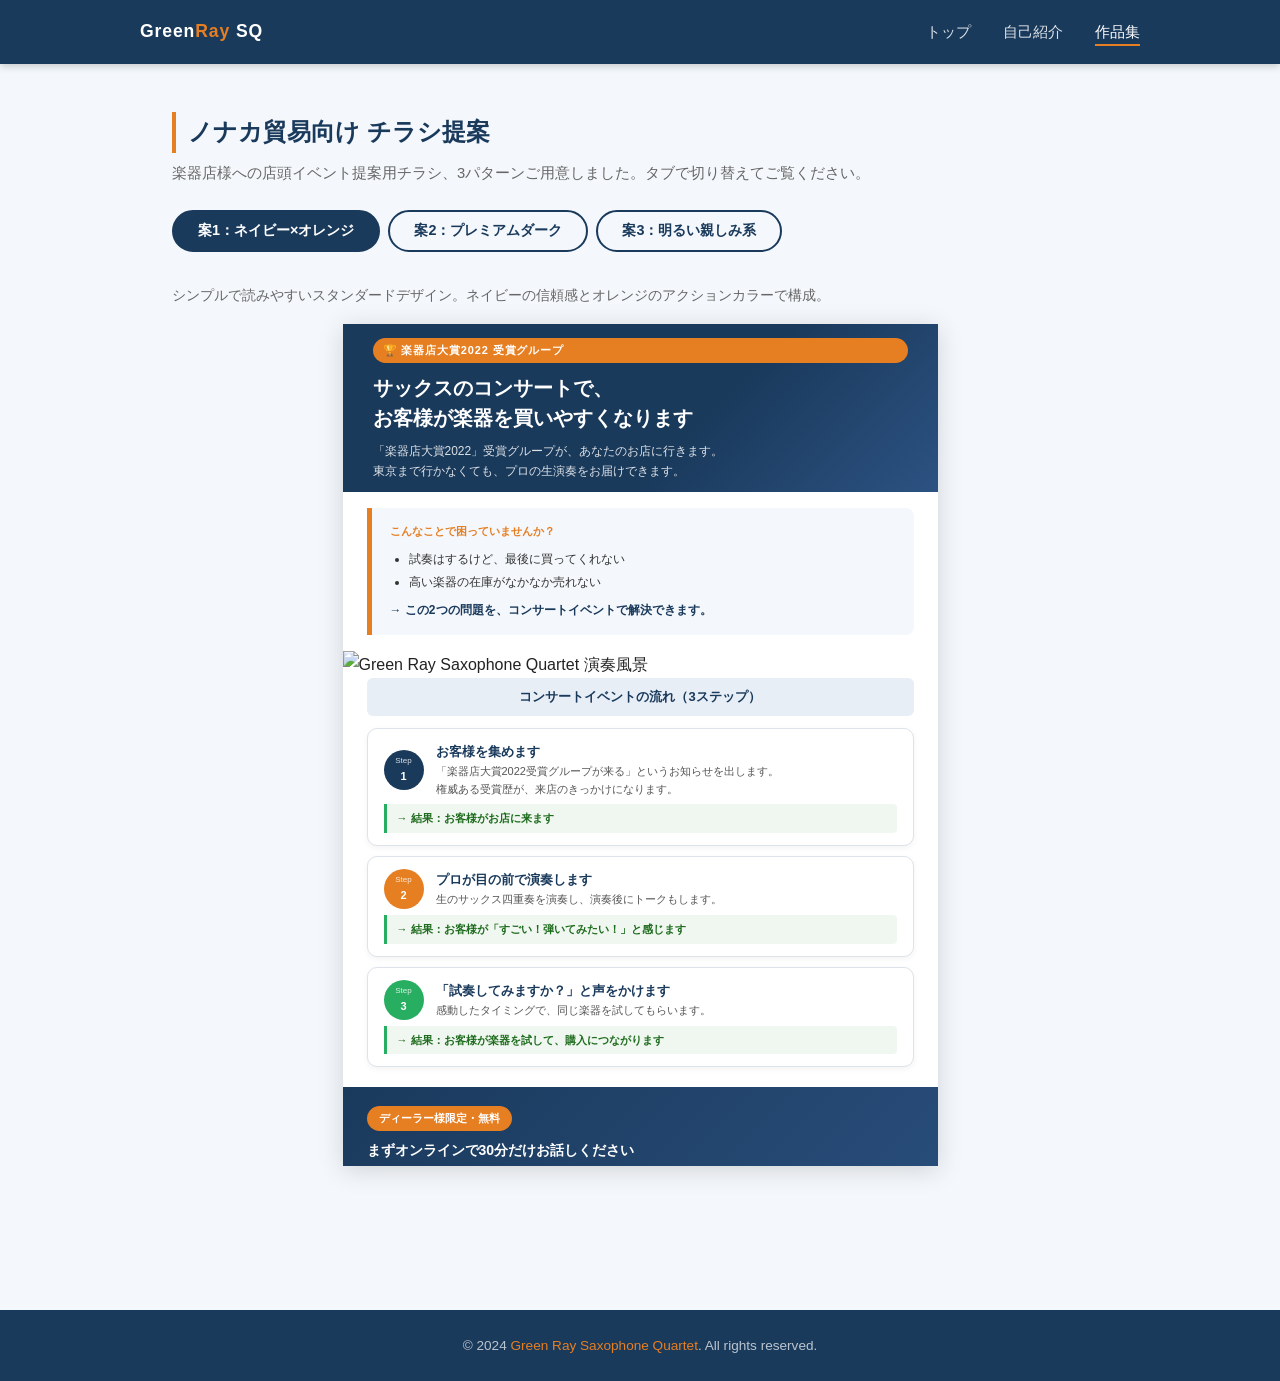
==== commit 2cc116f1: "Enforce strict A4 height (842px) on flyer containers Changed min-height:842px to height:842px so the" ====
--- a/nonaka/works.html
+++ b/nonaka/works.html
@@ -10,7 +10,7 @@
     /* ===== チラシ共通 ===== */
     .flyer-a4 {
       width: 595px;
-      min-height: 842px;
+      height: 842px;
       position: relative;
       overflow: hidden;
     }
@@ -645,7 +645,7 @@
 
     /* ===== レスポンシブ ===== */
     @media (max-width: 660px) {
-      .flyer-a4 { width: 100%; min-height: auto; }
+      .flyer-a4 { width: 100%; height: auto; }
       .flyer-wrapper { padding: 0; }
     }
   </style>
@@ -708,7 +708,7 @@
         </div>
 
         <!-- 演奏写真 -->
-        <img class="flyer-photo" src="../_DSC0895-18.png" alt="Green Ray Saxophone Quartet 演奏風景">
+        <img class="flyer-photo" src="_DSC0895-18.png" alt="Green Ray Saxophone Quartet 演奏風景">
 
         <!-- ③3ステップ 40% -->
         <div class="f1-steps">
@@ -795,7 +795,7 @@
         </div>
 
         <!-- 演奏写真 -->
-        <img class="f2-photo" src="../_DSC0895-18.png" alt="Green Ray Saxophone Quartet 演奏風景">
+        <img class="f2-photo" src="_DSC0895-18.png" alt="Green Ray Saxophone Quartet 演奏風景">
 
         <!-- ②悩み -->
         <div class="f2-pain">
@@ -883,7 +883,7 @@
 
         <!-- ①タイトル -->
         <div class="f3-head">
-          <img class="f3-head-photo" src="../_DSC0895-18.png" alt="演奏風景">
+          <img class="f3-head-photo" src="_DSC0895-18.png" alt="演奏風景">
           <div class="f3-award">🏆 楽器店大賞2022 受賞グループ</div>
           <h1>サックスのコンサートで、<br>お客様が<span>楽器を買いやすく</span>なります</h1>
           <p class="sub">
